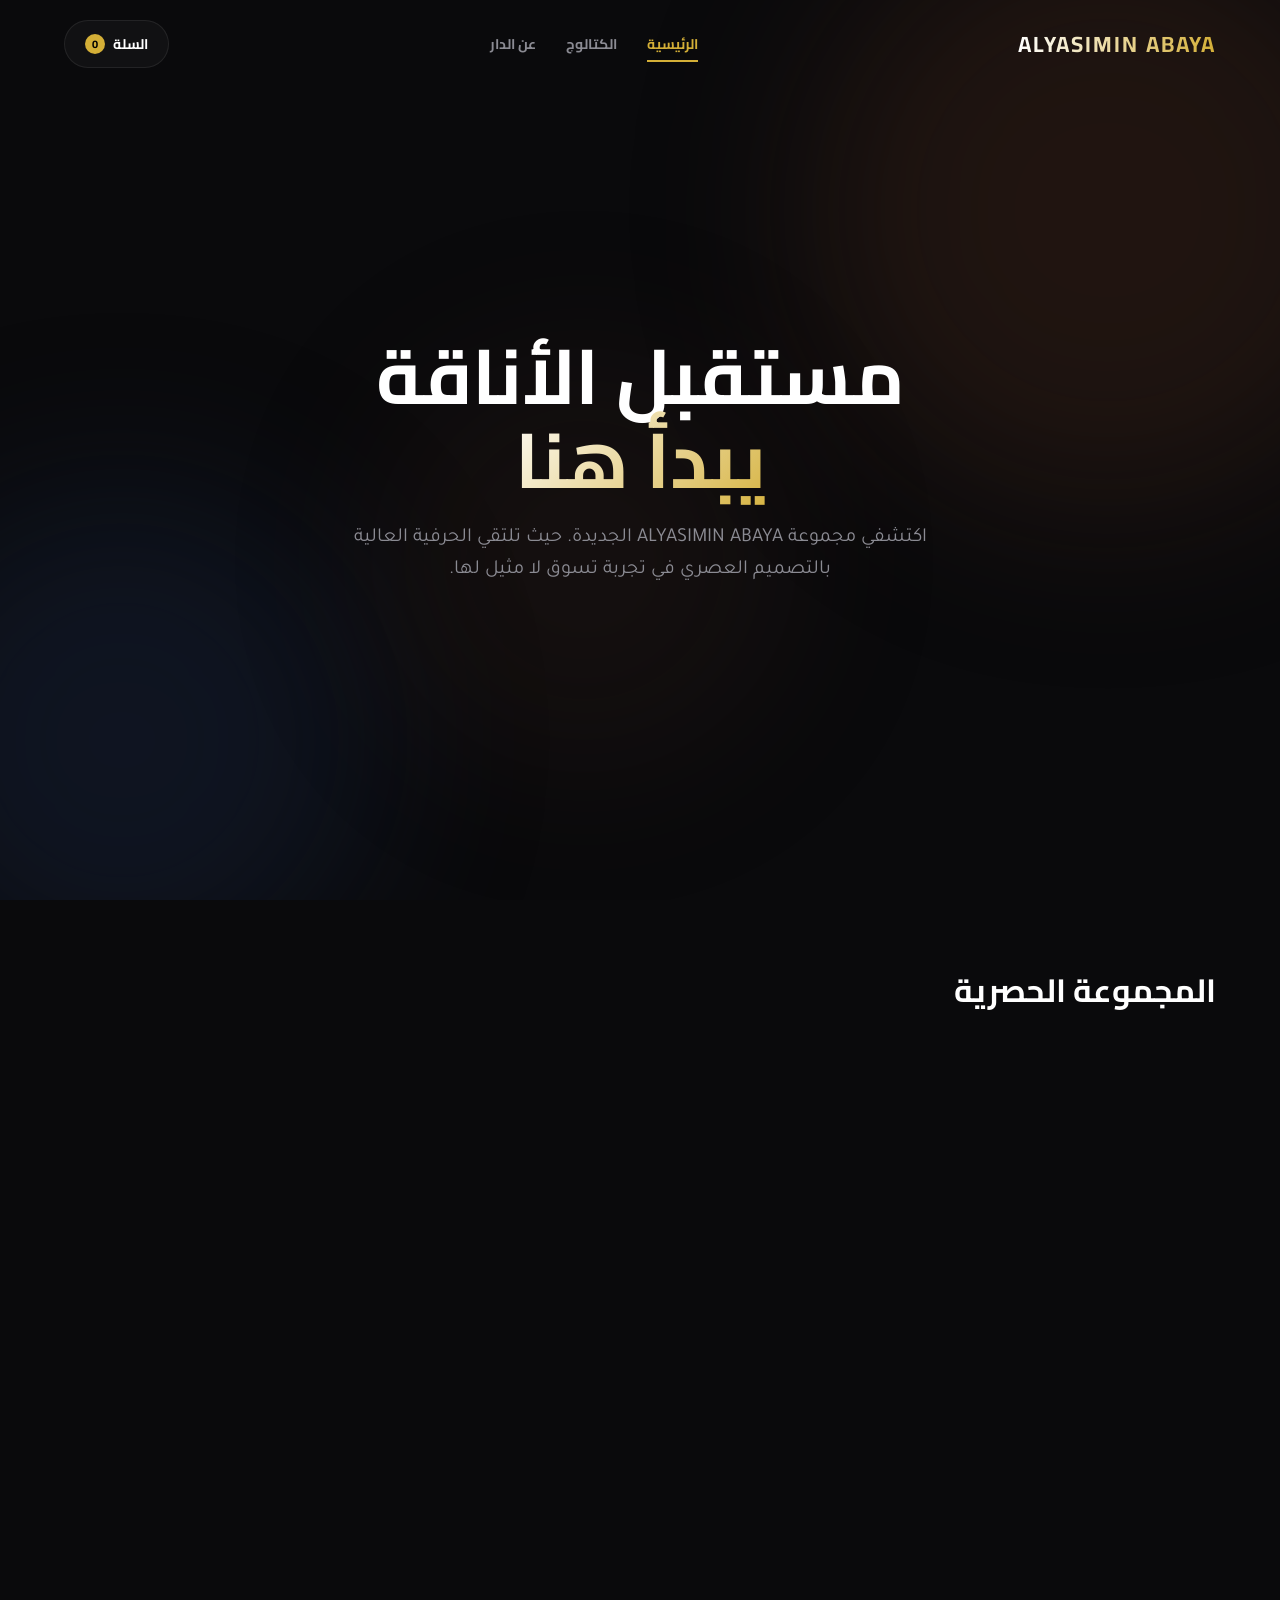
==== index.html @ b0fd1175 "Clean up comments and fix note field handling Removed commented Arabic text and adjusted the note fi" ====
<!doctype html>
<html lang="ar" dir="rtl">
<head>
<meta charset="utf-8">
<meta name="viewport" content="width=device-width,initial-scale=1">
<title>ALYASIMIN ABAYA | مستقبل الأناقة</title>
<link rel="preconnect" href="https://fonts.googleapis.com">
<link rel="preconnect" href="https://fonts.gstatic.com" crossorigin>
<link href="https://fonts.googleapis.com/css2?family=Cairo:wght@400;500;600;700;800&family=Tajawal:wght@400;500;700&display=swap" rel="stylesheet">
<style>
:root {
  --bg: #0a0a0c; --surface: rgba(255, 255, 255, 0.03); --surface-hover: rgba(255, 255, 255, 0.08);
  --border: rgba(255, 255, 255, 0.08); --text: #ffffff; --text-muted: #8b8b93;
  --gold: #d4af37; --gold-glow: rgba(212, 175, 55, 0.25); --accent: #e5c158;
  --blur: blur(20px); --u: min(calc(100vw / 1600), calc(100vh / 900));
}
* { box-sizing: border-box; margin: 0; padding: 0; }
body { font-family: 'Tajawal', sans-serif; background-color: var(--bg); color: var(--text); overflow-x: hidden; -webkit-font-smoothing: antialiased; }
button { font: inherit; color: inherit; background: none; border: 0; cursor: pointer; }
a { color: inherit; text-decoration: none; }
.wide { font-family: 'Cairo', sans-serif; font-weight: 700; }

/* ====== الخلفية الحية ====== */
.bg-canvas { position: fixed; inset: 0; z-index: -1; overflow: hidden; pointer-events: none; }
.orb { position: absolute; border-radius: 50%; filter: blur(90px); opacity: 0.35; will-change: transform; transition: transform 0.1s linear; }
.orb-1 { width: 600px; height: 600px; background: #4a2a1a; top: -10%; right: -10%; }
.orb-2 { width: 500px; height: 500px; background: #1a2a4a; bottom: -10%; left: -10%; }
.orb-3 { width: 400px; height: 400px; background: #5a3525; top: 40%; left: 30%; opacity: 0.15; }

/* ====== الهيدر ====== */
header {
  position: fixed; top: 0; left: 0; right: 0; z-index: 100;
  padding: 20px 5%; display: flex; justify-content: space-between; align-items: center;
  background: transparent; border-bottom: 1px solid transparent; transition: all 0.5s ease;
}
header.scrolled {
  background: rgba(10, 10, 12, 0.7); backdrop-filter: var(--blur); -webkit-backdrop-filter: var(--blur);
  border-bottom: 1px solid var(--border); padding: 15px 5%;
}
.brand { font-size: 22px; letter-spacing: 2px; background: linear-gradient(90deg, #fff, var(--gold)); -webkit-background-clip: text; -webkit-text-fill-color: transparent; transition: transform 0.3s; }
.brand:hover { transform: scale(1.05); }
.nav-links { display: flex; gap: 30px; font-size: 14px; color: var(--text-muted); }
.nav-links a { transition: color 0.3s; position: relative; cursor: pointer; }
.nav-links a:hover, .nav-links a.active { color: var(--gold); }
.nav-links a::after { content: ''; position: absolute; bottom: -5px; left: 0; width: 0; height: 2px; background: var(--gold); transition: width 0.3s; }
.nav-links a:hover::after, .nav-links a.active::after { width: 100%; }
.cart-btn { display: flex; align-items: center; gap: 8px; padding: 10px 20px; border-radius: 30px; background: var(--surface); border: 1px solid var(--border); transition: all 0.3s; font-size: 14px; }
.cart-btn:hover { background: var(--surface-hover); border-color: var(--gold); }
.cart-count { background: var(--gold); color: #000; font-weight: bold; border-radius: 50%; width: 20px; height: 20px; display: flex; align-items: center; justify-content: center; font-size: 11px; transition: transform 0.3s cubic-bezier(0.175, 0.885, 0.32, 1.275); }
.cart-count.pop { transform: scale(1.4); }

/* ====== القسم الرئيسي (Hero) ====== */
.hero { min-height: 100vh; display: flex; flex-direction: column; justify-content: center; align-items: center; text-align: center; padding: 120px 20px 60px; position: relative; }
.hero h1 { font-size: clamp(40px, 6vw, 80px); font-family: 'Cairo', sans-serif; line-height: 1.1; margin-bottom: 20px; animation: breathe 4s ease-in-out infinite alternate; }
.hero h1 span { background: linear-gradient(135deg, #fff 0%, var(--gold) 100%); -webkit-background-clip: text; -webkit-text-fill-color: transparent; }
.hero p { font-size: clamp(16px, 2vw, 20px); color: var(--text-muted); max-width: 600px; line-height: 1.6; margin-bottom: 40px; animation: fadeUp 1s ease-out 0.2s backwards; }

/* ====== الكتالوج ====== */
.products-section { padding: 60px 5% 120px; min-height: 100vh; }
.section-header { display: flex; justify-content: space-between; align-items: center; margin-bottom: 40px; flex-wrap: wrap; gap: 20px; }
.section-title { font-size: 32px; font-family: 'Cairo', sans-serif; }
.filters { display: flex; gap: 10px; flex-wrap: wrap; }
.filter-btn { padding: 8px 20px; border-radius: 30px; border: 1px solid var(--border); color: var(--text-muted); transition: all 0.3s; font-size: 14px; }
.filter-btn:hover, .filter-btn.active { background: var(--gold); color: #000; border-color: var(--gold); }

.grid { display: grid; grid-template-columns: repeat(auto-fill, minmax(280px, 1fr)); gap: 30px; }
.card { background: var(--surface); border: 1px solid var(--border); border-radius: 20px; padding: 20px; backdrop-filter: var(--blur); -webkit-backdrop-filter: var(--blur); transition: all 0.4s cubic-bezier(0.175, 0.885, 0.32, 1.275); position: relative; overflow: hidden; display: flex; flex-direction: column; cursor: pointer; opacity: 0; transform: translateY(30px); animation: fadeUpCard 0.6s ease-out forwards; }
.card:hover { transform: translateY(-10px) scale(1.02); border-color: rgba(212, 175, 55, 0.4); box-shadow: 0 20px 40px rgba(0,0,0,0.5), 0 0 20px var(--gold-glow); }
.card-img-wrap { width: 100%; aspect-ratio: 3/4; border-radius: 12px; overflow: hidden; background: #151518; position: relative; margin-bottom: 20px; }
.card-img-wrap img { width: 100%; height: 100%; object-fit: cover; transition: transform 0.6s ease; }
.card:hover .card-img-wrap img { transform: scale(1.1); }
.card-info { text-align: right; }
.card-info h3 { font-size: 18px; margin-bottom: 8px; font-weight: 600; }
.card-info .price { color: var(--gold); font-size: 16px; font-weight: 700; }
.add-btn { margin-top: 15px; width: 100%; padding: 12px; background: transparent; border: 1px solid var(--gold); color: var(--gold); border-radius: 10px; font-weight: 600; transition: all 0.3s; }
.card:hover .add-btn { background: var(--gold); color: #000; }

/* ====== النافذة المنبثقة (Quick View) ====== */
.modal-overlay { position: fixed; inset: 0; z-index: 1000; background: rgba(0,0,0,0.85); backdrop-filter: blur(10px); display: flex; align-items: center; justify-content: center; opacity: 0; pointer-events: none; transition: opacity 0.3s; }
.modal-overlay.open { opacity: 1; pointer-events: all; }
.modal-content { background: rgba(20, 20, 25, 0.95); border: 1px solid var(--border); border-radius: 24px; width: 90%; max-width: 900px; max-height: 90vh; display: flex; overflow: hidden; transform: scale(0.9) translateY(20px); transition: all 0.4s cubic-bezier(0.175, 0.885, 0.32, 1.275); }
.modal-overlay.open .modal-content { transform: scale(1) translateY(0); }
.modal-img { width: 50%; background: #111; position: relative; }
.modal-img img { width: 100%; height: 100%; object-fit: cover; }
.modal-details { width: 50%; padding: 40px; overflow-y: auto; }
.modal-details h2 { font-size: 28px; margin-bottom: 10px; }
.modal-details .price { color: var(--gold); font-size: 22px; margin-bottom: 20px; font-weight: 700; }
.size-label { font-size: 14px; color: var(--text-muted); margin-bottom: 10px; }
.sizes { display: flex; gap: 10px; margin-bottom: 30px; flex-wrap: wrap; }
.size-btn { width: 45px; height: 45px; border-radius: 50%; border: 1px solid var(--border); color: #fff; transition: all 0.2s; font-weight: 600; }
.size-btn.active, .size-btn:hover { border-color: var(--gold); color: var(--gold); background: rgba(212,175,55,0.1); }
.size-btn:disabled { opacity: 0.3; cursor: not-allowed; }
.checkout-btn { width: 100%; padding: 16px; border-radius: 12px; background: var(--gold); color: #000; font-weight: 700; font-size: 16px; transition: transform 0.2s; }
.checkout-btn:hover { transform: scale(1.02); }
.close-btn { position: absolute; top: 20px; left: 20px; font-size: 30px; color: #fff; cursor: pointer; z-index: 10; transition: transform 0.2s; }
.close-btn:hover { transform: rotate(90deg); }

/* ====== السلة ====== */
.cart-drawer { position: fixed; top: 0; left: 0; bottom: 0; width: 400px; background: rgba(15, 15, 20, 0.98); backdrop-filter: blur(20px); border-right: 1px solid var(--border); z-index: 1001; transform: translateX(-100%); transition: transform 0.4s cubic-bezier(0.16, 1, 0.3, 1); display: flex; flex-direction: column; }
.cart-drawer.open { transform: translateX(0); }
.cart-header { display: flex; justify-content: space-between; align-items: center; padding: 20px; border-bottom: 1px solid var(--border); }
.cart-body { flex: 1; overflow-y: auto; padding: 20px; }
.cart-item { display: flex; gap: 15px; margin-bottom: 20px; border-bottom: 1px solid var(--border); padding-bottom: 15px; animation: fadeIn 0.3s ease-out; }
.cart-item img { width: 80px; height: 100px; object-fit: cover; border-radius: 8px; }
.cart-item-info h4 { font-size: 16px; margin-bottom: 5px; }
.cart-item-info p { color: var(--text-muted); font-size: 14px; }
.cart-footer { padding: 20px; border-top: 1px solid var(--border); }
.total-row { display: flex; justify-content: space-between; font-size: 18px; font-weight: 700; margin-bottom: 20px; }
.checkout-form { display: none; }
.checkout-form.active { display: block; animation: fadeUp 0.3s ease-out; }
.form-group { margin-bottom: 15px; }
.form-group label { display: block; font-size: 12px; color: var(--text-muted); margin-bottom: 5px; }
.form-group input, .form-group textarea { width: 100%; padding: 12px; background: rgba(255,255,255,0.05); border: 1px solid var(--border); border-radius: 8px; color: #fff; font-family: 'Tajawal', sans-serif; transition: border 0.3s; }
.form-group input:focus, .form-group textarea:focus { outline: none; border-color: var(--gold); background: rgba(255,255,255,0.08); }

/* ====== إشعار ====== */
.toast { position: fixed; bottom: 30px; left: 50%; transform: translate(-50%, 20px); background: var(--gold); color: #000; padding: 12px 24px; border-radius: 30px; font-weight: 600; opacity: 0; pointer-events: none; transition: all 0.3s; z-index: 2000; }
.toast.visible { opacity: 1; transform: translate(-50%, 0); }

/* ====== الأنميشن ====== */
@keyframes breathe { 0% { transform: scale(1); } 100% { transform: scale(1.05); } }
@keyframes fadeUp { from { opacity: 0; transform: translateY(30px); } to { opacity: 1; transform: translateY(0); } }
@keyframes fadeUpCard { from { opacity: 0; transform: translateY(30px); } to { opacity: 1; transform: translateY(0); } }
@keyframes fadeIn { from { opacity: 0; } to { opacity: 1; } }

@media (max-width: 768px) {
  .nav-links { display: none; }
  .modal-content { flex-direction: column; max-height: 95vh; }
  .modal-img { width: 100%; height: 350px; }
  .modal-details { width: 100%; padding: 20px; }
  .cart-drawer { width: 100%; }
  .grid { grid-template-columns: repeat(2, 1fr); gap: 15px; }
  .card { padding: 10px; }
  .card-info h3 { font-size: 14px; }
  .card-info .price { font-size: 13px; }
  .add-btn { padding: 8px; font-size: 12px; }
}
</style>
</head>
<body>

<div class="bg-canvas">
  <div class="orb orb-1" id="orb1"></div>
  <div class="orb orb-2" id="orb2"></div>
  <div class="orb orb-3" id="orb3"></div>
</div>

<header id="header">
  <a href="#" class="brand wide">ALYASIMIN ABAYA</a>
  <nav class="nav-links wide">
    <a href="#" class="active">الرئيسية</a>
    <a href="#catalog">الكتالوج</a>
    <a href="#">عن الدار</a>
  </nav>
  <button class="cart-btn wide" id="open-cart">
    السلة <span class="cart-count" id="cart-count">0</span>
  </button>
</header>

<section class="hero">
  <h1 class="wide">مستقبل الأناقة<br><span>يبدأ هنا</span></h1>
  <p>اكتشفي مجموعة ALYASIMIN ABAYA الجديدة. حيث تلتقي الحرفية العالية بالتصميم العصري في تجربة تسوق لا مثيل لها.</p>
</section>

<section class="products-section" id="catalog">
  <div class="section-header">
    <h2 class="section-title wide">المجموعة الحصرية</h2>
    <div class="filters" id="filters">
      <!-- سيتم إضافة الأزرار هنا -->
    </div>
  </div>
  <div class="grid" id="products-grid"></div>
</section>

<div class="modal-overlay" id="quick-view">
  <div class="modal-content">
    <button class="close-btn" id="close-qv">×</button>
    <div class="modal-img"><img id="qv-img" src="" alt=""></div>
    <div class="modal-details">
      <h2 class="wide" id="qv-name"></h2>
      <div class="price" id="qv-price"></div>
      <p style="color: #aaa; margin-bottom: 20px; line-height: 1.6;" id="qv-desc"></p>
      <div class="size-label wide">اختاري المقاس</div>
      <div class="sizes" id="qv-sizes"></div>
      <button class="checkout-btn wide" id="qv-add-btn">أضيفي إلى السلة</button>
    </div>
  </div>
</div>

<div class="cart-drawer" id="cart-drawer">
  <div class="cart-header">
    <h2 class="wide" style="font-size:20px">سلة التسوق</h2>
    <button id="close-cart" style="font-size:24px">×</button>
  </div>
  <div class="cart-body" id="cart-body"></div>
  <div class="cart-footer">
    <div id="cart-summary">
      <div class="total-row wide"><span>الإجمالي</span><span id="cart-total">0 د.ل</span></div>
      <button class="checkout-btn wide" id="go-to-checkout">متابعة الطلب</button>
    </div>
    
    <form class="checkout-form" id="checkout-form">
      <div class="form-group"><label>الاسم الكامل *</label><input type="text" name="name" required></div>
      <div class="form-group"><label>رقم الهاتف *</label><input type="tel" name="phone" required></div>
      <div class="form-group"><label>المدينة *</label><input type="text" name="city" required></div>
      <div class="form-group"><label>العنوان بالتفصيل *</label><textarea name="address" rows="2" required></textarea></div>
      <div class="form-group"><label>ملاحظات (اختياري)</label><textarea name="note" rows="1"></textarea></div>
      <button type="submit" class="checkout-btn wide" id="submit-order">إرسال الطلب</button>
      <button type="button" id="back-to-cart" style="width:100%; margin-top:10px; background:transparent; color:#aaa">رجوع</button>
    </form>
  </div>
</div>

<div class="toast wide" id="toast"></div>

<script type="module">
import { initializeApp } from "https://www.gstatic.com/firebasejs/10.12.0/firebase-app.js";
import { getFirestore, collection, onSnapshot, doc, addDoc, serverTimestamp, getDoc } from "https://www.gstatic.com/firebasejs/10.12.0/firebase-firestore.js";

const firebaseConfig = {
  apiKey: "AIzaSyDOfbi23sVHpexkESPsmTlbuxbKcRgh2wo",
  authDomain: "ayya-25562.firebaseapp.com",
  projectId: "ayya-25562",
  storageBucket: "ayya-25562.firebasestorage.app",
  messagingSenderId: "317439048144",
  appId: "1:317439048144:web:d304d450842a09bc13e1d5",
  measurementId: "G-79VQJQX5YN"
};
const app = initializeApp(firebaseConfig);
const db = getFirestore(app);

const TG_TOKEN = '8930560233:AAGLXXXkt8hIkmH1ylrMKCMa4C5LZPh0Lus';
const TG_CHAT_ID = '8562530371';
const SIZES = ['S','M','L','XL'];

let PRODUCTS = [];
let FILTERED_PRODUCTS = [];
let CART = [];
let CURRENT_QV_PRODUCT = null;
let SELECTED_SIZE = null;
let CURRENT_CATEGORY = 'الكل';

const $ = id => document.getElementById(id);
const money = n => new Intl.NumberFormat('ar-LY',{style:'currency',currency:'LYD',maximumFractionDigits:0}).format(n) + ' د.ل';

try { CART = JSON.parse(localStorage.getItem('alyasimin-cart') || '[]'); } catch(e){}
function saveCart() {
  localStorage.setItem('alyasimin-cart', JSON.stringify(CART));
  updateCartUI();
  const countEl = $('cart-count');
  countEl.classList.add('pop');
  setTimeout(() => countEl.classList.remove('pop'), 300);
}

function showToast(msg) {
  const t = $('toast');
  t.textContent = msg;
  t.classList.add('visible');
  clearTimeout(t._timer);
  t._timer = setTimeout(()=>t.classList.remove('visible'), 3000);
}

window.addEventListener('scroll', () => {
  const header = $('header');
  if (window.scrollY > 50) header.classList.add('scrolled');
  else header.classList.remove('scrolled');
});

const orb1 = $('orb1'), orb2 = $('orb2'), orb3 = $('orb3');
document.addEventListener('mousemove', (e) => {
  const x = (e.clientX / window.innerWidth - 0.5) * 40;
  const y = (e.clientY / window.innerHeight - 0.5) * 40;
  orb1.style.transform = `translate(${x * 1.5}px, ${y * 1.5}px)`;
  orb2.style.transform = `translate(${-x * 1.2}px, ${-y * 1.2}px)`;
  orb3.style.transform = `translate(${x}px, ${-y}px)`;
});

function loadProducts() {
  onSnapshot(collection(db, 'products'), snap => {
    PRODUCTS = snap.docs.map(d => ({ id: d.id, ...d.data() })).sort((a,b)=>(a.order||0)-(b.order||0));
    renderFilters();
    filterProducts(CURRENT_CATEGORY);
    updateCartUI();
  });
}

function renderFilters() {
  const cats = ['الكل', ...new Set(PRODUCTS.map(p => p.category).filter(Boolean))];
  $('filters').innerHTML = cats.map(c => `
    <button class="filter-btn wide ${c === CURRENT_CATEGORY ? 'active' : ''}" data-cat="${c}">${c}</button>
  `).join('');

  $('filters').querySelectorAll('.filter-btn').forEach(btn => {
    btn.onclick = () => {
      $('filters').querySelectorAll('.filter-btn').forEach(b => b.classList.remove('active'));
      btn.classList.add('active');
      CURRENT_CATEGORY = btn.dataset.cat;
      filterProducts(CURRENT_CATEGORY);
    };
  });
}

function filterProducts(cat) {
  if (cat === 'الكل') FILTERED_PRODUCTS = PRODUCTS;
  else FILTERED_PRODUCTS = PRODUCTS.filter(p => p.category === cat);
  renderGrid();
}

function renderGrid() {
  const grid = $('products-grid');
  if (!FILTERED_PRODUCTS.length) {
    grid.innerHTML = '<div style="grid-column:1/-1;text-align:center;padding:50px;color:#888">لا توجد منتجات في هذا القسم.</div>';
    return;
  }

  grid.innerHTML = FILTERED_PRODUCTS.map((p, index) => {
    const hasImg = p.imageUrl && p.imageUrl.trim() !== '';
    const imgHTML = hasImg ? `<img src="${p.imageUrl}" alt="${p.name}" loading="lazy">` : `<div style="width:100%;height:100%;display:flex;align-items:center;justify-content:center;color:#555">بلا صورة</div>`;
    
    return `
      <div class="card" data-id="${p.id}" style="animation-delay: ${index * 0.05}s">
        <div class="card-img-wrap">${imgHTML}</div>
        <div class="card-info">
          <h3 class="wide">${p.name}</h3>
          <div class="price">${money(p.price)}</div>
          <button class="add-btn wide" data-add="${p.id}">إضافة سريعة</button>
        </div>
      </div>
    `;
  }).join('');

  grid.querySelectorAll('.card').forEach(card => {
    card.addEventListener('click', (e) => {
      if (e.target.closest('[data-add]')) {
        e.stopPropagation();
        quickAdd(e.target.closest('[data-add]').dataset.add);
        return;
      }
      openQuickView(card.dataset.id);
    });
  });
}

function openQuickView(id) {
  const p = PRODUCTS.find(x => x.id === id);
  if (!p) return;
  CURRENT_QV_PRODUCT = p;
  SELECTED_SIZE = null;

  $('qv-img').src = p.imageUrl || '';
  $('qv-name').textContent = p.name;
  $('qv-price').textContent = money(p.price);
  $('qv-desc').textContent = p.desc || 'قطعة مميزة من مجموعتنا الجديدة. صُممت لتبرز جمالك وتضيف لمسة من الفخامة لإطلالتك.';

  const sizesHTML = SIZES.map(s => {
    const stock = p.stock?.[s] || 0;
    return `<button class="size-btn wide" data-size="${s}" ${stock < 1 ? 'disabled' : ''}>${s}</button>`;
  }).join('');
  
  $('qv-sizes').innerHTML = sizesHTML;
  $('qv-sizes').querySelectorAll('.size-btn').forEach(btn => {
    btn.addEventListener('click', () => {
      $('qv-sizes').querySelectorAll('.size-btn').forEach(b => b.classList.remove('active'));
      btn.classList.add('active');
      SELECTED_SIZE = btn.dataset.size;
      $('qv-add-btn').disabled = false;
    });
  });

  $('qv-add-btn').disabled = true;
  $('qv-add-btn').textContent = 'أضيفي إلى السلة';
  $('quick-view').classList.add('open');
}

$('close-qv').onclick = () => $('quick-view').classList.remove('open');
$('quick-view').onclick = (e) => { if(e.target === $('quick-view')) $('quick-view').classList.remove('open'); };

$('qv-add-btn').onclick = () => {
  if (!CURRENT_QV_PRODUCT || !SELECTED_SIZE) return;
  addToCart(CURRENT_QV_PRODUCT.id, SELECTED_SIZE);
  $('quick-view').classList.remove('open');
};

function quickAdd(id) {
  const p = PRODUCTS.find(x => x.id === id);
  if (!p) return;
  const firstSize = SIZES.find(s => (p.stock?.[s] || 0) > 0);
  if (!firstSize) { showToast('نفد المخزون من هذه القطعة'); return; }
  addToCart(p.id, firstSize);
}

function addToCart(id, size) {
  const p = PRODUCTS.find(x => x.id === id);
  if (!p) return;
  const existing = CART.find(r => r.id === id && r.size === size);
  
  if (existing) {
    if (existing.qty + 1 > (p.stock?.[size] || 0)) { showToast('الكمية المطلوبة غير متوفرة'); return; }
    existing.qty++;
  } else {
    CART.push({ id, size, qty: 1 });
  }
  saveCart();
  showToast('تمت الإضافة إلى السلة');
  openCart();
}

function updateCartUI() {
  const count = CART.reduce((s, r) => s + r.qty, 0);
  $('cart-count').textContent = count;

  const body = $('cart-body');
  if (CART.length === 0) {
    body.innerHTML = '<div style="text-align:center;color:#888;margin-top:40px">سلتك فارغة</div>';
    $('cart-summary').style.display = 'none';
    return;
  }

  $('cart-summary').style.display = 'block';
  let total = 0;
  
  body.innerHTML = CART.map((row, i) => {
    const p = PRODUCTS.find(x => x.id === row.id) || { name: 'منتج محذوف', price: 0, imageUrl: '' };
    const lineTotal = p.price * row.qty;
    total += lineTotal;
    return `
      <div class="cart-item">
        <img src="${p.imageUrl || ''}" alt="">
        <div class="cart-item-info" style="flex:1">
          <h4 class="wide">${p.name}</h4>
          <p>مقاس: ${row.size} | ${money(p.price)}</p>
          <div style="display:flex; align-items:center; gap:10px; margin-top:10px">
            <button data-action="minus" data-i="${i}" style="border:1px solid #333; width:25px; height:25px; border-radius:5px">−</button>
            <span>${row.qty}</span>
            <button data-action="plus" data-i="${i}" style="border:1px solid #333; width:25px; height:25px; border-radius:5px">+</button>
          </div>
        </div>
        <div class="wide" style="font-size:14px">${money(lineTotal)}</div>
      </div>
    `;
  }).join('');

  $('cart-total').textContent = money(total);

  body.querySelectorAll('[data-action]').forEach(btn => {
    btn.onclick = () => {
      const i = Number(btn.dataset.i);
      const action = btn.dataset.action;
      if (action === 'plus') {
        const row = CART[i];
        const p = PRODUCTS.find(x => x.id === row.id);
        if (row.qty + 1 > (p?.stock?.[row.size] || 0)) { showToast('الكمية غير متوفرة'); return; }
        row.qty++;
      } else {
        CART[i].qty--;
        if (CART[i].qty < 1) CART.splice(i, 1);
      }
      saveCart();
    };
  });
}

$('open-cart').onclick = openCart;
$('close-cart').onclick = () => $('cart-drawer').classList.remove('open');

function openCart() {
  $('cart-drawer').classList.add('open');
  $('checkout-form').classList.remove('active');
  $('cart-summary').style.display = CART.length ? 'block' : 'none';
  updateCartUI();
}

$('go-to-checkout').onclick = () => {
  if (!CART.length) return;
  $('cart-summary').style.display = 'none';
  $('checkout-form').classList.add('active');
};

$('back-to-cart').onclick = () => {
  $('checkout-form').classList.remove('active');
  $('cart-summary').style.display = 'block';
};

$('checkout-form').onsubmit = async (e) => {
  e.preventDefault();
  const btn = $('submit-order');
  btn.disabled = true; btn.textContent = 'جارٍ التحقق...';

  const formData = new FormData(e.target);
  const customer = {
    name: formData.get('name'),
    phone: formData.get('phone'),
    city: formData.get('city'),
    address: formData.get('address'),
    note: formData.get('note') || ''
  };

  try {
    let total = 0;
    const orderItems = [];

    for (const row of CART) {
      const pSnap = await getDoc(doc(db, 'products', row.id));
      if (!pSnap.exists()) throw new Error('منتج غير موجود');
      const p = pSnap.data();
      const stock = p.stock?.[row.size] || 0;
      
      if (stock < row.qty) {
        throw new Error(`الكمية غير كافية لـ ${p.name} (مقاس ${row.size})`);
      }
      
      total += p.price * row.qty;
      orderItems.push({ id: row.id, name: p.name, size: row.size, qty: row.qty, price: p.price });
    }

    const orderData = {
      customer, items: orderItems, total, status: 'pending', createdAt: serverTimestamp()
    };
    
    await addDoc(collection(db, 'orders'), orderData);

    try {
      const msg = `🛍️ طلب جديد\n👤 ${customer.name}\n📞 ${customer.phone}\n📍 ${customer.city} - ${customer.address}\n📝 ${customer.note ? customer.note : 'لا يوجد'}\n💰 الإجمالي: ${money(total)}`;
      fetch(`https://api.telegram.org/bot${TG_TOKEN}/sendMessage`, {
        method: 'POST', headers: { 'Content-Type': 'application/json' },
        body: JSON.stringify({ chat_id: TG_CHAT_ID, text: msg })
      });
    } catch(_){}

    CART = [];
    saveCart();
    $('cart-drawer').classList.remove('open');
    showToast('تم استلام طلبك بنجاح! سنتواصل معك قريباً.');
    e.target.reset();
    
  } catch (err) {
    showToast(err.message);
  } finally {
    btn.disabled = false; btn.textContent = 'إرسال الطلب';
  }
};

loadProducts();
updateCartUI();
</script>
</body>
</html>
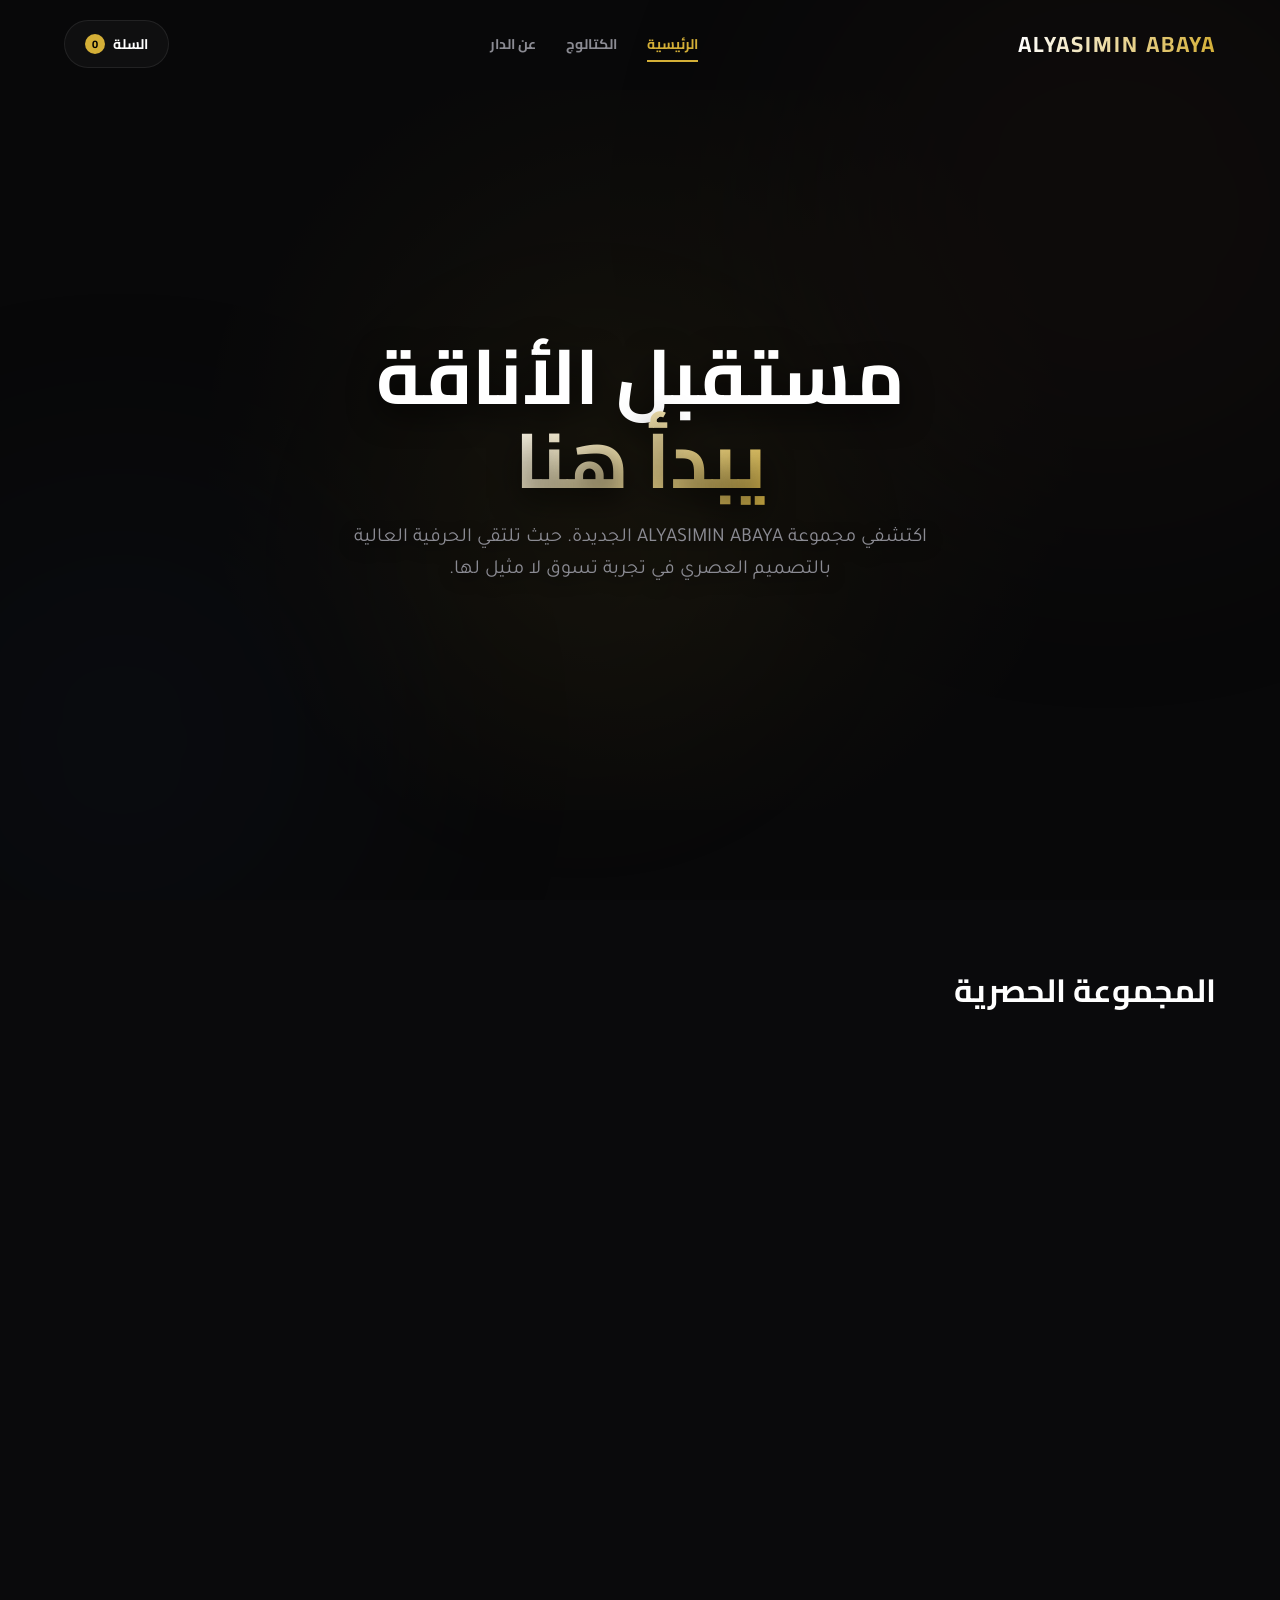
==== commit 22807b9b: "Update index.html" ====
--- a/index.html
+++ b/index.html
@@ -20,12 +20,38 @@
 a { color: inherit; text-decoration: none; }
 .wide { font-family: 'Cairo', sans-serif; font-weight: 700; }
 
-/* ====== الخلفية الحية ====== */
-.bg-canvas { position: fixed; inset: 0; z-index: -1; overflow: hidden; pointer-events: none; }
-.orb { position: absolute; border-radius: 50%; filter: blur(90px); opacity: 0.35; will-change: transform; transition: transform 0.1s linear; }
-.orb-1 { width: 600px; height: 600px; background: #4a2a1a; top: -10%; right: -10%; }
-.orb-2 { width: 500px; height: 500px; background: #1a2a4a; bottom: -10%; left: -10%; }
-.orb-3 { width: 400px; height: 400px; background: #5a3525; top: 40%; left: 30%; opacity: 0.15; }
+/* ====== الخلفية الفنية الجديدة ====== */
+.bg-canvas { 
+  position: fixed; 
+  inset: 0; 
+  z-index: -1; 
+  overflow: hidden; 
+  pointer-events: none; 
+  background-color: #050505;
+  /* صورة ظلال ناعمة لقماش داكن */
+  background-image: url('https://images.unsplash.com/photo-1618220179428-22790b461013?q=80&w=2000&auto=format&fit=crop'); 
+  background-size: cover;
+  background-position: center;
+  background-blend-mode: overlay;
+  opacity: 0.4;
+}
+
+/* إضاءة خافتة في المنتصف */
+.bg-light {
+  position: absolute;
+  top: 50%; left: 50%;
+  transform: translate(-50%, -50%);
+  width: 80vw; height: 80vh;
+  background: radial-gradient(circle, rgba(212,175,55,0.15) 0%, rgba(0,0,0,0) 70%);
+  z-index: 0;
+  pointer-events: none;
+}
+
+/* الكرات المضيئة (تتحرك مع الماوس) */
+.orb { position: absolute; border-radius: 50%; filter: blur(100px); opacity: 0.4; will-change: transform; transition: transform 0.1s linear; z-index: 1; }
+.orb-1 { width: 600px; height: 600px; background: #2a1a10; top: -10%; right: -10%; }
+.orb-2 { width: 500px; height: 500px; background: #101a2a; bottom: -10%; left: -10%; }
+.orb-3 { width: 400px; height: 400px; background: #d4af37; top: 40%; left: 30%; opacity: 0.05; }
 
 /* ====== الهيدر ====== */
 header {
@@ -34,7 +60,7 @@
   background: transparent; border-bottom: 1px solid transparent; transition: all 0.5s ease;
 }
 header.scrolled {
-  background: rgba(10, 10, 12, 0.7); backdrop-filter: var(--blur); -webkit-backdrop-filter: var(--blur);
+  background: rgba(10, 10, 12, 0.85); backdrop-filter: var(--blur); -webkit-backdrop-filter: var(--blur);
   border-bottom: 1px solid var(--border); padding: 15px 5%;
 }
 .brand { font-size: 22px; letter-spacing: 2px; background: linear-gradient(90deg, #fff, var(--gold)); -webkit-background-clip: text; -webkit-text-fill-color: transparent; transition: transform 0.3s; }
@@ -50,17 +76,17 @@
 .cart-count.pop { transform: scale(1.4); }
 
 /* ====== القسم الرئيسي (Hero) ====== */
-.hero { min-height: 100vh; display: flex; flex-direction: column; justify-content: center; align-items: center; text-align: center; padding: 120px 20px 60px; position: relative; }
-.hero h1 { font-size: clamp(40px, 6vw, 80px); font-family: 'Cairo', sans-serif; line-height: 1.1; margin-bottom: 20px; animation: breathe 4s ease-in-out infinite alternate; }
+.hero { min-height: 100vh; display: flex; flex-direction: column; justify-content: center; align-items: center; text-align: center; padding: 120px 20px 60px; position: relative; z-index: 2; }
+.hero h1 { font-size: clamp(40px, 6vw, 80px); font-family: 'Cairo', sans-serif; line-height: 1.1; margin-bottom: 20px; animation: breathe 4s ease-in-out infinite alternate; text-shadow: 0 10px 30px rgba(0,0,0,0.8); }
 .hero h1 span { background: linear-gradient(135deg, #fff 0%, var(--gold) 100%); -webkit-background-clip: text; -webkit-text-fill-color: transparent; }
-.hero p { font-size: clamp(16px, 2vw, 20px); color: var(--text-muted); max-width: 600px; line-height: 1.6; margin-bottom: 40px; animation: fadeUp 1s ease-out 0.2s backwards; }
+.hero p { font-size: clamp(16px, 2vw, 20px); color: var(--text-muted); max-width: 600px; line-height: 1.6; margin-bottom: 40px; animation: fadeUp 1s ease-out 0.2s backwards; text-shadow: 0 5px 15px rgba(0,0,0,0.8); }
 
 /* ====== الكتالوج ====== */
-.products-section { padding: 60px 5% 120px; min-height: 100vh; }
+.products-section { padding: 60px 5% 120px; min-height: 100vh; position: relative; z-index: 2; }
 .section-header { display: flex; justify-content: space-between; align-items: center; margin-bottom: 40px; flex-wrap: wrap; gap: 20px; }
 .section-title { font-size: 32px; font-family: 'Cairo', sans-serif; }
 .filters { display: flex; gap: 10px; flex-wrap: wrap; }
-.filter-btn { padding: 8px 20px; border-radius: 30px; border: 1px solid var(--border); color: var(--text-muted); transition: all 0.3s; font-size: 14px; }
+.filter-btn { padding: 8px 20px; border-radius: 30px; border: 1px solid var(--border); color: var(--text-muted); transition: all 0.3s; font-size: 14px; background: rgba(10,10,10,0.5); backdrop-filter: blur(5px); }
 .filter-btn:hover, .filter-btn.active { background: var(--gold); color: #000; border-color: var(--gold); }
 
 .grid { display: grid; grid-template-columns: repeat(auto-fill, minmax(280px, 1fr)); gap: 30px; }
@@ -139,7 +165,9 @@
 </head>
 <body>
 
+<!-- الخلفية الجديدة -->
 <div class="bg-canvas">
+  <div class="bg-light"></div>
   <div class="orb orb-1" id="orb1"></div>
   <div class="orb orb-2" id="orb2"></div>
   <div class="orb orb-3" id="orb3"></div>
@@ -165,9 +193,7 @@
 <section class="products-section" id="catalog">
   <div class="section-header">
     <h2 class="section-title wide">المجموعة الحصرية</h2>
-    <div class="filters" id="filters">
-      <!-- سيتم إضافة الأزرار هنا -->
-    </div>
+    <div class="filters" id="filters"></div>
   </div>
   <div class="grid" id="products-grid"></div>
 </section>
@@ -198,7 +224,6 @@
       <div class="total-row wide"><span>الإجمالي</span><span id="cart-total">0 د.ل</span></div>
       <button class="checkout-btn wide" id="go-to-checkout">متابعة الطلب</button>
     </div>
-    
     <form class="checkout-form" id="checkout-form">
       <div class="form-group"><label>الاسم الكامل *</label><input type="text" name="name" required></div>
       <div class="form-group"><label>رقم الهاتف *</label><input type="tel" name="phone" required></div>
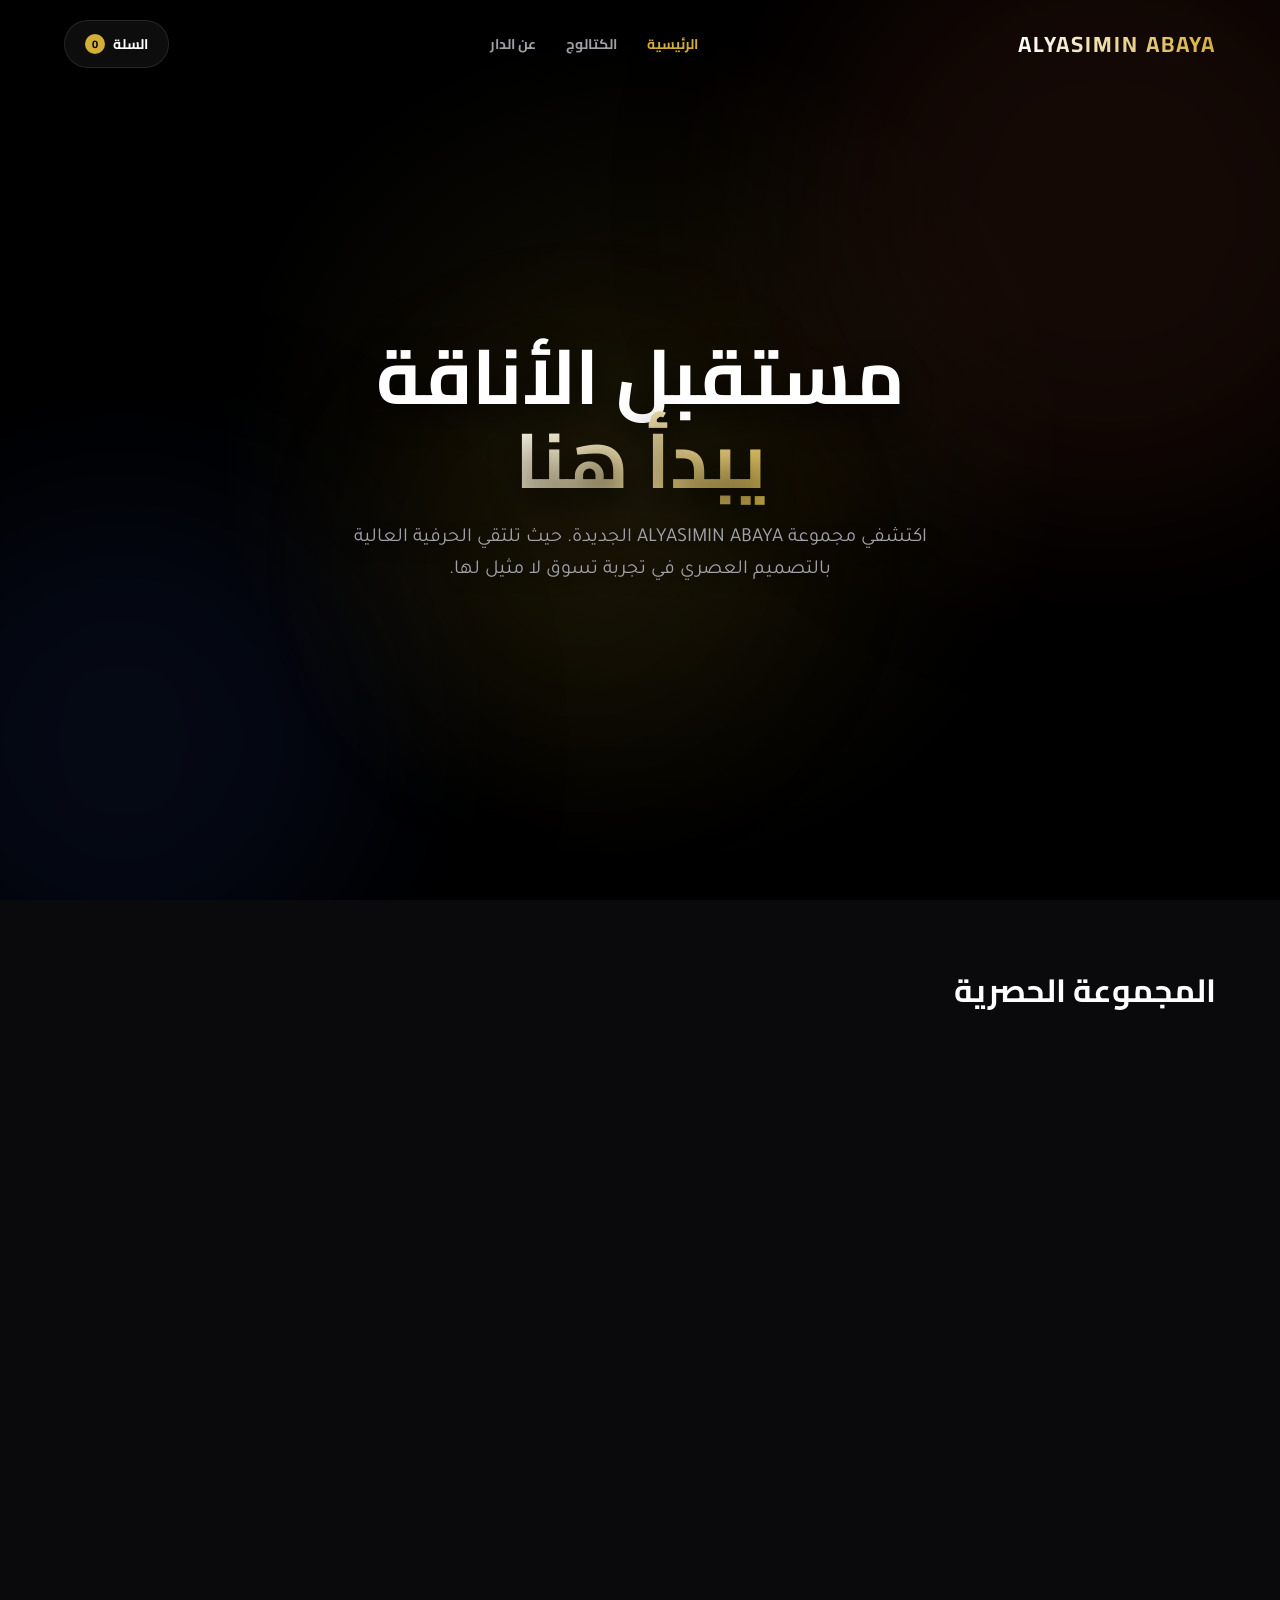
==== commit 45e0c469: "Update index.html" ====
--- a/index.html
+++ b/index.html
@@ -9,8 +9,8 @@
 <link href="https://fonts.googleapis.com/css2?family=Cairo:wght@400;500;600;700;800&family=Tajawal:wght@400;500;700&display=swap" rel="stylesheet">
 <style>
 :root {
-  --bg: #0a0a0c; --surface: rgba(255, 255, 255, 0.03); --surface-hover: rgba(255, 255, 255, 0.08);
-  --border: rgba(255, 255, 255, 0.08); --text: #ffffff; --text-muted: #8b8b93;
+  --bg: #0a0a0c; --surface: rgba(255, 255, 255, 0.05); --surface-hover: rgba(255, 255, 255, 0.1);
+  --border: rgba(255, 255, 255, 0.1); --text: #ffffff; --text-muted: #a0a0a8;
   --gold: #d4af37; --gold-glow: rgba(212, 175, 55, 0.25); --accent: #e5c158;
   --blur: blur(20px); --u: min(calc(100vw / 1600), calc(100vh / 900));
 }
@@ -20,37 +20,27 @@
 a { color: inherit; text-decoration: none; }
 .wide { font-family: 'Cairo', sans-serif; font-weight: 700; }
 
-/* ====== الخلفية الفنية الجديدة ====== */
+/* ====== الخلفية الجديدة (أوضح وأكثر فخامة) ====== */
 .bg-canvas { 
-  position: fixed; 
-  inset: 0; 
-  z-index: -1; 
-  overflow: hidden; 
-  pointer-events: none; 
+  position: fixed; inset: 0; z-index: -1; overflow: hidden; pointer-events: none; 
   background-color: #050505;
-  /* صورة ظلال ناعمة لقماش داكن */
-  background-image: url('https://images.unsplash.com/photo-1618220179428-22790b461013?q=80&w=2000&auto=format&fit=crop'); 
+  background-image: 
+    radial-gradient(circle at center, rgba(30, 20, 15, 0.8) 0%, rgba(10, 10, 12, 1) 100%),
+    url('https://images.unsplash.com/photo-1618220179428-22790b461013?q=80&w=2000&auto=format&fit=crop'); 
   background-size: cover;
   background-position: center;
   background-blend-mode: overlay;
-  opacity: 0.4;
-}
-
-/* إضاءة خافتة في المنتصف */
+  opacity: 0.95; /* رفعنا الشفافية لتبدو الخلفية واضحة */
+}
 .bg-light {
-  position: absolute;
-  top: 50%; left: 50%;
-  transform: translate(-50%, -50%);
-  width: 80vw; height: 80vh;
-  background: radial-gradient(circle, rgba(212,175,55,0.15) 0%, rgba(0,0,0,0) 70%);
-  z-index: 0;
-  pointer-events: none;
-}
-
-/* الكرات المضيئة (تتحرك مع الماوس) */
+  position: absolute; top: 50%; left: 50%; transform: translate(-50%, -50%);
+  width: 90vw; height: 90vh;
+  background: radial-gradient(circle, rgba(212,175,55,0.1) 0%, rgba(0,0,0,0) 60%);
+  z-index: 0; pointer-events: none;
+}
 .orb { position: absolute; border-radius: 50%; filter: blur(100px); opacity: 0.4; will-change: transform; transition: transform 0.1s linear; z-index: 1; }
-.orb-1 { width: 600px; height: 600px; background: #2a1a10; top: -10%; right: -10%; }
-.orb-2 { width: 500px; height: 500px; background: #101a2a; bottom: -10%; left: -10%; }
+.orb-1 { width: 600px; height: 600px; background: #3a1a10; top: -10%; right: -10%; }
+.orb-2 { width: 500px; height: 500px; background: #101a3a; bottom: -10%; left: -10%; }
 .orb-3 { width: 400px; height: 400px; background: #d4af37; top: 40%; left: 30%; opacity: 0.05; }
 
 /* ====== الهيدر ====== */
@@ -60,7 +50,7 @@
   background: transparent; border-bottom: 1px solid transparent; transition: all 0.5s ease;
 }
 header.scrolled {
-  background: rgba(10, 10, 12, 0.85); backdrop-filter: var(--blur); -webkit-backdrop-filter: var(--blur);
+  background: rgba(10, 10, 12, 0.9); backdrop-filter: var(--blur); -webkit-backdrop-filter: var(--blur);
   border-bottom: 1px solid var(--border); padding: 15px 5%;
 }
 .brand { font-size: 22px; letter-spacing: 2px; background: linear-gradient(90deg, #fff, var(--gold)); -webkit-background-clip: text; -webkit-text-fill-color: transparent; transition: transform 0.3s; }
@@ -68,14 +58,12 @@
 .nav-links { display: flex; gap: 30px; font-size: 14px; color: var(--text-muted); }
 .nav-links a { transition: color 0.3s; position: relative; cursor: pointer; }
 .nav-links a:hover, .nav-links a.active { color: var(--gold); }
-.nav-links a::after { content: ''; position: absolute; bottom: -5px; left: 0; width: 0; height: 2px; background: var(--gold); transition: width 0.3s; }
-.nav-links a:hover::after, .nav-links a.active::after { width: 100%; }
 .cart-btn { display: flex; align-items: center; gap: 8px; padding: 10px 20px; border-radius: 30px; background: var(--surface); border: 1px solid var(--border); transition: all 0.3s; font-size: 14px; }
 .cart-btn:hover { background: var(--surface-hover); border-color: var(--gold); }
-.cart-count { background: var(--gold); color: #000; font-weight: bold; border-radius: 50%; width: 20px; height: 20px; display: flex; align-items: center; justify-content: center; font-size: 11px; transition: transform 0.3s cubic-bezier(0.175, 0.885, 0.32, 1.275); }
+.cart-count { background: var(--gold); color: #000; font-weight: bold; border-radius: 50%; width: 20px; height: 20px; display: flex; align-items: center; justify-content: center; font-size: 11px; transition: transform 0.3s; }
 .cart-count.pop { transform: scale(1.4); }
 
-/* ====== القسم الرئيسي (Hero) ====== */
+/* ====== القسم الرئيسي ====== */
 .hero { min-height: 100vh; display: flex; flex-direction: column; justify-content: center; align-items: center; text-align: center; padding: 120px 20px 60px; position: relative; z-index: 2; }
 .hero h1 { font-size: clamp(40px, 6vw, 80px); font-family: 'Cairo', sans-serif; line-height: 1.1; margin-bottom: 20px; animation: breathe 4s ease-in-out infinite alternate; text-shadow: 0 10px 30px rgba(0,0,0,0.8); }
 .hero h1 span { background: linear-gradient(135deg, #fff 0%, var(--gold) 100%); -webkit-background-clip: text; -webkit-text-fill-color: transparent; }
@@ -86,11 +74,11 @@
 .section-header { display: flex; justify-content: space-between; align-items: center; margin-bottom: 40px; flex-wrap: wrap; gap: 20px; }
 .section-title { font-size: 32px; font-family: 'Cairo', sans-serif; }
 .filters { display: flex; gap: 10px; flex-wrap: wrap; }
-.filter-btn { padding: 8px 20px; border-radius: 30px; border: 1px solid var(--border); color: var(--text-muted); transition: all 0.3s; font-size: 14px; background: rgba(10,10,10,0.5); backdrop-filter: blur(5px); }
+.filter-btn { padding: 8px 20px; border-radius: 30px; border: 1px solid var(--border); color: var(--text-muted); transition: all 0.3s; font-size: 14px; background: rgba(10,10,10,0.6); }
 .filter-btn:hover, .filter-btn.active { background: var(--gold); color: #000; border-color: var(--gold); }
 
 .grid { display: grid; grid-template-columns: repeat(auto-fill, minmax(280px, 1fr)); gap: 30px; }
-.card { background: var(--surface); border: 1px solid var(--border); border-radius: 20px; padding: 20px; backdrop-filter: var(--blur); -webkit-backdrop-filter: var(--blur); transition: all 0.4s cubic-bezier(0.175, 0.885, 0.32, 1.275); position: relative; overflow: hidden; display: flex; flex-direction: column; cursor: pointer; opacity: 0; transform: translateY(30px); animation: fadeUpCard 0.6s ease-out forwards; }
+.card { background: var(--surface); border: 1px solid var(--border); border-radius: 20px; padding: 20px; backdrop-filter: var(--blur); transition: all 0.4s cubic-bezier(0.175, 0.885, 0.32, 1.275); position: relative; overflow: hidden; display: flex; flex-direction: column; cursor: pointer; opacity: 0; transform: translateY(30px); animation: fadeUpCard 0.6s ease-out forwards; }
 .card:hover { transform: translateY(-10px) scale(1.02); border-color: rgba(212, 175, 55, 0.4); box-shadow: 0 20px 40px rgba(0,0,0,0.5), 0 0 20px var(--gold-glow); }
 .card-img-wrap { width: 100%; aspect-ratio: 3/4; border-radius: 12px; overflow: hidden; background: #151518; position: relative; margin-bottom: 20px; }
 .card-img-wrap img { width: 100%; height: 100%; object-fit: cover; transition: transform 0.6s ease; }
@@ -101,32 +89,37 @@
 .add-btn { margin-top: 15px; width: 100%; padding: 12px; background: transparent; border: 1px solid var(--gold); color: var(--gold); border-radius: 10px; font-weight: 600; transition: all 0.3s; }
 .card:hover .add-btn { background: var(--gold); color: #000; }
 
-/* ====== النافذة المنبثقة (Quick View) ====== */
-.modal-overlay { position: fixed; inset: 0; z-index: 1000; background: rgba(0,0,0,0.85); backdrop-filter: blur(10px); display: flex; align-items: center; justify-content: center; opacity: 0; pointer-events: none; transition: opacity 0.3s; }
+/* ====== نافذة المنتج ====== */
+.modal-overlay { position: fixed; inset: 0; z-index: 1000; background: rgba(0,0,0,0.9); backdrop-filter: blur(10px); display: flex; align-items: center; justify-content: center; opacity: 0; pointer-events: none; transition: opacity 0.3s; }
 .modal-overlay.open { opacity: 1; pointer-events: all; }
-.modal-content { background: rgba(20, 20, 25, 0.95); border: 1px solid var(--border); border-radius: 24px; width: 90%; max-width: 900px; max-height: 90vh; display: flex; overflow: hidden; transform: scale(0.9) translateY(20px); transition: all 0.4s cubic-bezier(0.175, 0.885, 0.32, 1.275); }
+.modal-content { background: rgba(20, 20, 25, 0.95); border: 1px solid var(--border); border-radius: 24px; width: 90%; max-width: 900px; max-height: 90vh; display: flex; overflow: hidden; transform: scale(0.9) translateY(20px); transition: all 0.4s; }
 .modal-overlay.open .modal-content { transform: scale(1) translateY(0); }
-.modal-img { width: 50%; background: #111; position: relative; }
-.modal-img img { width: 100%; height: 100%; object-fit: cover; }
+.modal-img { width: 50%; background: #111; position: relative; display: flex; flex-direction: column; }
+.modal-main-img { flex: 1; width: 100%; height: 100%; object-fit: cover; }
+.modal-thumbs { display: flex; gap: 5px; padding: 10px; background: #000; overflow-x: auto; }
+.modal-thumbs img { width: 60px; height: 60px; object-fit: cover; border-radius: 5px; cursor: pointer; opacity: 0.6; transition: 0.2s; border: 1px solid transparent; }
+.modal-thumbs img:hover, .modal-thumbs img.active { opacity: 1; border-color: var(--gold); }
+
 .modal-details { width: 50%; padding: 40px; overflow-y: auto; }
 .modal-details h2 { font-size: 28px; margin-bottom: 10px; }
 .modal-details .price { color: var(--gold); font-size: 22px; margin-bottom: 20px; font-weight: 700; }
 .size-label { font-size: 14px; color: var(--text-muted); margin-bottom: 10px; }
 .sizes { display: flex; gap: 10px; margin-bottom: 30px; flex-wrap: wrap; }
 .size-btn { width: 45px; height: 45px; border-radius: 50%; border: 1px solid var(--border); color: #fff; transition: all 0.2s; font-weight: 600; }
-.size-btn.active, .size-btn:hover { border-color: var(--gold); color: var(--gold); background: rgba(212,175,55,0.1); }
-.size-btn:disabled { opacity: 0.3; cursor: not-allowed; }
+.size-btn.active, .size-btn:hover:not(:disabled) { border-color: var(--gold); color: var(--gold); background: rgba(212,175,55,0.1); }
+/* تنسيق المقاس المنتهي */
+.size-btn:disabled { opacity: 0.3; cursor: not-allowed; text-decoration: line-through; background: rgba(255,255,255,0.05); border-style: dashed; }
+
 .checkout-btn { width: 100%; padding: 16px; border-radius: 12px; background: var(--gold); color: #000; font-weight: 700; font-size: 16px; transition: transform 0.2s; }
 .checkout-btn:hover { transform: scale(1.02); }
-.close-btn { position: absolute; top: 20px; left: 20px; font-size: 30px; color: #fff; cursor: pointer; z-index: 10; transition: transform 0.2s; }
-.close-btn:hover { transform: rotate(90deg); }
+.close-btn { position: absolute; top: 20px; left: 20px; font-size: 30px; color: #fff; cursor: pointer; z-index: 10; }
 
 /* ====== السلة ====== */
-.cart-drawer { position: fixed; top: 0; left: 0; bottom: 0; width: 400px; background: rgba(15, 15, 20, 0.98); backdrop-filter: blur(20px); border-right: 1px solid var(--border); z-index: 1001; transform: translateX(-100%); transition: transform 0.4s cubic-bezier(0.16, 1, 0.3, 1); display: flex; flex-direction: column; }
+.cart-drawer { position: fixed; top: 0; left: 0; bottom: 0; width: 400px; background: rgba(15, 15, 20, 0.98); backdrop-filter: blur(20px); border-right: 1px solid var(--border); z-index: 1001; transform: translateX(-100%); transition: transform 0.4s; display: flex; flex-direction: column; }
 .cart-drawer.open { transform: translateX(0); }
 .cart-header { display: flex; justify-content: space-between; align-items: center; padding: 20px; border-bottom: 1px solid var(--border); }
 .cart-body { flex: 1; overflow-y: auto; padding: 20px; }
-.cart-item { display: flex; gap: 15px; margin-bottom: 20px; border-bottom: 1px solid var(--border); padding-bottom: 15px; animation: fadeIn 0.3s ease-out; }
+.cart-item { display: flex; gap: 15px; margin-bottom: 20px; border-bottom: 1px solid var(--border); padding-bottom: 15px; }
 .cart-item img { width: 80px; height: 100px; object-fit: cover; border-radius: 8px; }
 .cart-item-info h4 { font-size: 16px; margin-bottom: 5px; }
 .cart-item-info p { color: var(--text-muted); font-size: 14px; }
@@ -136,18 +129,15 @@
 .checkout-form.active { display: block; animation: fadeUp 0.3s ease-out; }
 .form-group { margin-bottom: 15px; }
 .form-group label { display: block; font-size: 12px; color: var(--text-muted); margin-bottom: 5px; }
-.form-group input, .form-group textarea { width: 100%; padding: 12px; background: rgba(255,255,255,0.05); border: 1px solid var(--border); border-radius: 8px; color: #fff; font-family: 'Tajawal', sans-serif; transition: border 0.3s; }
-.form-group input:focus, .form-group textarea:focus { outline: none; border-color: var(--gold); background: rgba(255,255,255,0.08); }
-
-/* ====== إشعار ====== */
+.form-group input, .form-group textarea { width: 100%; padding: 12px; background: rgba(255,255,255,0.05); border: 1px solid var(--border); border-radius: 8px; color: #fff; font-family: 'Tajawal', sans-serif; }
+.form-group input:focus, .form-group textarea:focus { outline: none; border-color: var(--gold); }
+
 .toast { position: fixed; bottom: 30px; left: 50%; transform: translate(-50%, 20px); background: var(--gold); color: #000; padding: 12px 24px; border-radius: 30px; font-weight: 600; opacity: 0; pointer-events: none; transition: all 0.3s; z-index: 2000; }
 .toast.visible { opacity: 1; transform: translate(-50%, 0); }
 
-/* ====== الأنميشن ====== */
 @keyframes breathe { 0% { transform: scale(1); } 100% { transform: scale(1.05); } }
 @keyframes fadeUp { from { opacity: 0; transform: translateY(30px); } to { opacity: 1; transform: translateY(0); } }
 @keyframes fadeUpCard { from { opacity: 0; transform: translateY(30px); } to { opacity: 1; transform: translateY(0); } }
-@keyframes fadeIn { from { opacity: 0; } to { opacity: 1; } }
 
 @media (max-width: 768px) {
   .nav-links { display: none; }
@@ -156,16 +146,11 @@
   .modal-details { width: 100%; padding: 20px; }
   .cart-drawer { width: 100%; }
   .grid { grid-template-columns: repeat(2, 1fr); gap: 15px; }
-  .card { padding: 10px; }
-  .card-info h3 { font-size: 14px; }
-  .card-info .price { font-size: 13px; }
-  .add-btn { padding: 8px; font-size: 12px; }
 }
 </style>
 </head>
 <body>
 
-<!-- الخلفية الجديدة -->
 <div class="bg-canvas">
   <div class="bg-light"></div>
   <div class="orb orb-1" id="orb1"></div>
@@ -198,10 +183,14 @@
   <div class="grid" id="products-grid"></div>
 </section>
 
+<!-- نافذة المنتج -->
 <div class="modal-overlay" id="quick-view">
   <div class="modal-content">
     <button class="close-btn" id="close-qv">×</button>
-    <div class="modal-img"><img id="qv-img" src="" alt=""></div>
+    <div class="modal-img">
+      <img id="qv-main-img" class="modal-main-img" src="" alt="">
+      <div class="modal-thumbs" id="qv-thumbs"></div>
+    </div>
     <div class="modal-details">
       <h2 class="wide" id="qv-name"></h2>
       <div class="price" id="qv-price"></div>
@@ -213,6 +202,7 @@
   </div>
 </div>
 
+<!-- السلة -->
 <div class="cart-drawer" id="cart-drawer">
   <div class="cart-header">
     <h2 class="wide" style="font-size:20px">سلة التسوق</h2>
@@ -248,8 +238,7 @@
   projectId: "ayya-25562",
   storageBucket: "ayya-25562.firebasestorage.app",
   messagingSenderId: "317439048144",
-  appId: "1:317439048144:web:d304d450842a09bc13e1d5",
-  measurementId: "G-79VQJQX5YN"
+  appId: "1:317439048144:web:d304d450842a09bc13e1d5"
 };
 const app = initializeApp(firebaseConfig);
 const db = getFirestore(app);
@@ -269,26 +258,12 @@
 const money = n => new Intl.NumberFormat('ar-LY',{style:'currency',currency:'LYD',maximumFractionDigits:0}).format(n) + ' د.ل';
 
 try { CART = JSON.parse(localStorage.getItem('alyasimin-cart') || '[]'); } catch(e){}
-function saveCart() {
-  localStorage.setItem('alyasimin-cart', JSON.stringify(CART));
-  updateCartUI();
-  const countEl = $('cart-count');
-  countEl.classList.add('pop');
-  setTimeout(() => countEl.classList.remove('pop'), 300);
-}
-
-function showToast(msg) {
-  const t = $('toast');
-  t.textContent = msg;
-  t.classList.add('visible');
-  clearTimeout(t._timer);
-  t._timer = setTimeout(()=>t.classList.remove('visible'), 3000);
-}
+function saveCart() { localStorage.setItem('alyasimin-cart', JSON.stringify(CART)); updateCartUI(); const c = $('cart-count'); c.classList.add('pop'); setTimeout(()=>c.classList.remove('pop'),300); }
+function showToast(msg) { const t = $('toast'); t.textContent = msg; t.classList.add('visible'); clearTimeout(t._timer); t._timer = setTimeout(()=>t.classList.remove('visible'), 3000); }
 
 window.addEventListener('scroll', () => {
-  const header = $('header');
-  if (window.scrollY > 50) header.classList.add('scrolled');
-  else header.classList.remove('scrolled');
+  const h = $('header');
+  if (window.scrollY > 50) h.classList.add('scrolled'); else h.classList.remove('scrolled');
 });
 
 const orb1 = $('orb1'), orb2 = $('orb2'), orb3 = $('orb3');
@@ -302,7 +277,14 @@
 
 function loadProducts() {
   onSnapshot(collection(db, 'products'), snap => {
-    PRODUCTS = snap.docs.map(d => ({ id: d.id, ...d.data() })).sort((a,b)=>(a.order||0)-(b.order||0));
+    PRODUCTS = snap.docs.map(d => {
+      let imgs = [];
+      if (d.data().imageUrl) imgs.push(d.data().imageUrl);
+      for(let i=1; i<=5; i++) {
+        if (d.data()['imageUrl'+i]) imgs.push(d.data()['imageUrl'+i]);
+      }
+      return { id: d.id, ...d.data(), allImages: imgs };
+    }).sort((a,b)=>(a.order||0)-(b.order||0));
     renderFilters();
     filterProducts(CURRENT_CATEGORY);
     updateCartUI();
@@ -311,10 +293,7 @@
 
 function renderFilters() {
   const cats = ['الكل', ...new Set(PRODUCTS.map(p => p.category).filter(Boolean))];
-  $('filters').innerHTML = cats.map(c => `
-    <button class="filter-btn wide ${c === CURRENT_CATEGORY ? 'active' : ''}" data-cat="${c}">${c}</button>
-  `).join('');
-
+  $('filters').innerHTML = cats.map(c => `<button class="filter-btn wide ${c === CURRENT_CATEGORY ? 'active' : ''}" data-cat="${c}">${c}</button>`).join('');
   $('filters').querySelectorAll('.filter-btn').forEach(btn => {
     btn.onclick = () => {
       $('filters').querySelectorAll('.filter-btn').forEach(b => b.classList.remove('active'));
@@ -326,25 +305,18 @@
 }
 
 function filterProducts(cat) {
-  if (cat === 'الكل') FILTERED_PRODUCTS = PRODUCTS;
-  else FILTERED_PRODUCTS = PRODUCTS.filter(p => p.category === cat);
+  FILTERED_PRODUCTS = (cat === 'الكل') ? PRODUCTS : PRODUCTS.filter(p => p.category === cat);
   renderGrid();
 }
 
 function renderGrid() {
   const grid = $('products-grid');
-  if (!FILTERED_PRODUCTS.length) {
-    grid.innerHTML = '<div style="grid-column:1/-1;text-align:center;padding:50px;color:#888">لا توجد منتجات في هذا القسم.</div>';
-    return;
-  }
-
-  grid.innerHTML = FILTERED_PRODUCTS.map((p, index) => {
-    const hasImg = p.imageUrl && p.imageUrl.trim() !== '';
-    const imgHTML = hasImg ? `<img src="${p.imageUrl}" alt="${p.name}" loading="lazy">` : `<div style="width:100%;height:100%;display:flex;align-items:center;justify-content:center;color:#555">بلا صورة</div>`;
-    
+  if (!FILTERED_PRODUCTS.length) { grid.innerHTML = '<div style="grid-column:1/-1;text-align:center;padding:50px;color:#888">لا توجد منتجات.</div>'; return; }
+  grid.innerHTML = FILTERED_PRODUCTS.map((p, i) => {
+    const img = p.allImages[0] || '';
     return `
-      <div class="card" data-id="${p.id}" style="animation-delay: ${index * 0.05}s">
-        <div class="card-img-wrap">${imgHTML}</div>
+      <div class="card" data-id="${p.id}" style="animation-delay: ${i * 0.05}s">
+        <div class="card-img-wrap">${img ? `<img src="${img}" loading="lazy">` : `<div style="color:#555;display:flex;height:100%;align-items:center;justify-content:center">بلا صورة</div>`}</div>
         <div class="card-info">
           <h3 class="wide">${p.name}</h3>
           <div class="price">${money(p.price)}</div>
@@ -356,11 +328,7 @@
 
   grid.querySelectorAll('.card').forEach(card => {
     card.addEventListener('click', (e) => {
-      if (e.target.closest('[data-add]')) {
-        e.stopPropagation();
-        quickAdd(e.target.closest('[data-add]').dataset.add);
-        return;
-      }
+      if (e.target.closest('[data-add]')) { e.stopPropagation(); quickAdd(e.target.closest('[data-add]').dataset.add); return; }
       openQuickView(card.dataset.id);
     });
   });
@@ -372,17 +340,21 @@
   CURRENT_QV_PRODUCT = p;
   SELECTED_SIZE = null;
 
-  $('qv-img').src = p.imageUrl || '';
   $('qv-name').textContent = p.name;
   $('qv-price').textContent = money(p.price);
   $('qv-desc').textContent = p.desc || 'قطعة مميزة من مجموعتنا الجديدة. صُممت لتبرز جمالك وتضيف لمسة من الفخامة لإطلالتك.';
 
-  const sizesHTML = SIZES.map(s => {
+  // إعداد معرض الصور
+  const imgs = p.allImages.length ? p.allImages : [''];
+  $('qv-main-img').src = imgs[0];
+  $('qv-thumbs').innerHTML = imgs.map((url, i) => `<img src="${url}" class="${i===0?'active':''}" onclick="document.getElementById('qv-main-img').src='${url}'; document.querySelectorAll('.modal-thumbs img').forEach(el=>el.classList.remove('active')); this.classList.add('active');">`).join('');
+
+  // إعداد المقاسات
+  $('qv-sizes').innerHTML = SIZES.map(s => {
     const stock = p.stock?.[s] || 0;
     return `<button class="size-btn wide" data-size="${s}" ${stock < 1 ? 'disabled' : ''}>${s}</button>`;
   }).join('');
   
-  $('qv-sizes').innerHTML = sizesHTML;
   $('qv-sizes').querySelectorAll('.size-btn').forEach(btn => {
     btn.addEventListener('click', () => {
       $('qv-sizes').querySelectorAll('.size-btn').forEach(b => b.classList.remove('active'));
@@ -410,7 +382,7 @@
   const p = PRODUCTS.find(x => x.id === id);
   if (!p) return;
   const firstSize = SIZES.find(s => (p.stock?.[s] || 0) > 0);
-  if (!firstSize) { showToast('نفد المخزون من هذه القطعة'); return; }
+  if (!firstSize) { showToast('نفد المخزون بالكامل'); return; }
   addToCart(p.id, firstSize);
 }
 
@@ -418,39 +390,26 @@
   const p = PRODUCTS.find(x => x.id === id);
   if (!p) return;
   const existing = CART.find(r => r.id === id && r.size === size);
-  
   if (existing) {
-    if (existing.qty + 1 > (p.stock?.[size] || 0)) { showToast('الكمية المطلوبة غير متوفرة'); return; }
+    if (existing.qty + 1 > (p.stock?.[size] || 0)) { showToast('الكمية غير متوفرة'); return; }
     existing.qty++;
-  } else {
-    CART.push({ id, size, qty: 1 });
-  }
-  saveCart();
-  showToast('تمت الإضافة إلى السلة');
-  openCart();
+  } else { CART.push({ id, size, qty: 1 }); }
+  saveCart(); showToast('تمت الإضافة'); openCart();
 }
 
 function updateCartUI() {
-  const count = CART.reduce((s, r) => s + r.qty, 0);
-  $('cart-count').textContent = count;
-
+  $('cart-count').textContent = CART.reduce((s, r) => s + r.qty, 0);
   const body = $('cart-body');
-  if (CART.length === 0) {
-    body.innerHTML = '<div style="text-align:center;color:#888;margin-top:40px">سلتك فارغة</div>';
-    $('cart-summary').style.display = 'none';
-    return;
-  }
-
+  if (!CART.length) { body.innerHTML = '<div style="text-align:center;color:#888;margin-top:40px">سلتك فارغة</div>'; $('cart-summary').style.display = 'none'; return; }
   $('cart-summary').style.display = 'block';
   let total = 0;
-  
   body.innerHTML = CART.map((row, i) => {
-    const p = PRODUCTS.find(x => x.id === row.id) || { name: 'منتج محذوف', price: 0, imageUrl: '' };
-    const lineTotal = p.price * row.qty;
-    total += lineTotal;
+    const p = PRODUCTS.find(x => x.id === row.id) || { name: 'محذوف', price: 0, allImages: [] };
+    const img = p.allImages[0] || '';
+    total += p.price * row.qty;
     return `
       <div class="cart-item">
-        <img src="${p.imageUrl || ''}" alt="">
+        <img src="${img}">
         <div class="cart-item-info" style="flex:1">
           <h4 class="wide">${p.name}</h4>
           <p>مقاس: ${row.size} | ${money(p.price)}</p>
@@ -460,109 +419,47 @@
             <button data-action="plus" data-i="${i}" style="border:1px solid #333; width:25px; height:25px; border-radius:5px">+</button>
           </div>
         </div>
-        <div class="wide" style="font-size:14px">${money(lineTotal)}</div>
-      </div>
-    `;
+        <div class="wide" style="font-size:14px">${money(p.price * row.qty)}</div>
+      </div>`;
   }).join('');
-
   $('cart-total').textContent = money(total);
-
   body.querySelectorAll('[data-action]').forEach(btn => {
     btn.onclick = () => {
-      const i = Number(btn.dataset.i);
-      const action = btn.dataset.action;
-      if (action === 'plus') {
-        const row = CART[i];
-        const p = PRODUCTS.find(x => x.id === row.id);
-        if (row.qty + 1 > (p?.stock?.[row.size] || 0)) { showToast('الكمية غير متوفرة'); return; }
-        row.qty++;
-      } else {
-        CART[i].qty--;
-        if (CART[i].qty < 1) CART.splice(i, 1);
-      }
+      const i = Number(btn.dataset.i); const action = btn.dataset.action;
+      if (action === 'plus') { if (CART[i].qty + 1 > (PRODUCTS.find(x => x.id === CART[i].id)?.stock?.[CART[i].size] || 0)) { showToast('الكمية غير متوفرة'); return; } CART[i].qty++; } 
+      else { CART[i].qty--; if (CART[i].qty < 1) CART.splice(i, 1); }
       saveCart();
     };
   });
 }
 
-$('open-cart').onclick = openCart;
+$('open-cart').onclick = () => { $('cart-drawer').classList.add('open'); $('checkout-form').classList.remove('active'); $('cart-summary').style.display = CART.length ? 'block' : 'none'; updateCartUI(); };
 $('close-cart').onclick = () => $('cart-drawer').classList.remove('open');
-
-function openCart() {
-  $('cart-drawer').classList.add('open');
-  $('checkout-form').classList.remove('active');
-  $('cart-summary').style.display = CART.length ? 'block' : 'none';
-  updateCartUI();
-}
-
-$('go-to-checkout').onclick = () => {
-  if (!CART.length) return;
-  $('cart-summary').style.display = 'none';
-  $('checkout-form').classList.add('active');
-};
-
-$('back-to-cart').onclick = () => {
-  $('checkout-form').classList.remove('active');
-  $('cart-summary').style.display = 'block';
-};
+$('go-to-checkout').onclick = () => { if (CART.length) { $('cart-summary').style.display = 'none'; $('checkout-form').classList.add('active'); } };
+$('back-to-cart').onclick = () => { $('checkout-form').classList.remove('active'); $('cart-summary').style.display = 'block'; };
 
 $('checkout-form').onsubmit = async (e) => {
   e.preventDefault();
-  const btn = $('submit-order');
-  btn.disabled = true; btn.textContent = 'جارٍ التحقق...';
-
-  const formData = new FormData(e.target);
-  const customer = {
-    name: formData.get('name'),
-    phone: formData.get('phone'),
-    city: formData.get('city'),
-    address: formData.get('address'),
-    note: formData.get('note') || ''
-  };
-
+  const btn = $('submit-order'); btn.disabled = true; btn.textContent = 'جارٍ التحقق...';
+  const fd = new FormData(e.target);
+  const customer = { name: fd.get('name'), phone: fd.get('phone'), city: fd.get('city'), address: fd.get('address'), note: fd.get('note') || '' };
   try {
-    let total = 0;
-    const orderItems = [];
-
+    let total = 0; const orderItems = [];
     for (const row of CART) {
       const pSnap = await getDoc(doc(db, 'products', row.id));
       if (!pSnap.exists()) throw new Error('منتج غير موجود');
       const p = pSnap.data();
-      const stock = p.stock?.[row.size] || 0;
-      
-      if (stock < row.qty) {
-        throw new Error(`الكمية غير كافية لـ ${p.name} (مقاس ${row.size})`);
-      }
-      
+      if ((p.stock?.[row.size] || 0) < row.qty) throw new Error(`الكمية غير كافية لـ ${p.name}`);
       total += p.price * row.qty;
       orderItems.push({ id: row.id, name: p.name, size: row.size, qty: row.qty, price: p.price });
     }
-
-    const orderData = {
-      customer, items: orderItems, total, status: 'pending', createdAt: serverTimestamp()
-    };
-    
-    await addDoc(collection(db, 'orders'), orderData);
-
+    await addDoc(collection(db, 'orders'), { customer, items: orderItems, total, status: 'pending', createdAt: serverTimestamp() });
     try {
-      const msg = `🛍️ طلب جديد\n👤 ${customer.name}\n📞 ${customer.phone}\n📍 ${customer.city} - ${customer.address}\n📝 ${customer.note ? customer.note : 'لا يوجد'}\n💰 الإجمالي: ${money(total)}`;
-      fetch(`https://api.telegram.org/bot${TG_TOKEN}/sendMessage`, {
-        method: 'POST', headers: { 'Content-Type': 'application/json' },
-        body: JSON.stringify({ chat_id: TG_CHAT_ID, text: msg })
-      });
+      fetch(`https://api.telegram.org/bot${TG_TOKEN}/sendMessage`, { method: 'POST', headers: { 'Content-Type': 'application/json' }, body: JSON.stringify({ chat_id: TG_CHAT_ID, text: `🛍️ طلب جديد\n👤 ${customer.name}\n📞 ${customer.phone}\n📍 ${customer.city} - ${customer.address}\n📝 ${customer.note || 'لا يوجد'}\n💰 الإجمالي: ${money(total)}` }) });
     } catch(_){}
-
-    CART = [];
-    saveCart();
-    $('cart-drawer').classList.remove('open');
-    showToast('تم استلام طلبك بنجاح! سنتواصل معك قريباً.');
-    e.target.reset();
-    
-  } catch (err) {
-    showToast(err.message);
-  } finally {
-    btn.disabled = false; btn.textContent = 'إرسال الطلب';
-  }
+    CART = []; saveCart(); $('cart-drawer').classList.remove('open'); showToast('تم استلام الطلب!'); e.target.reset();
+  } catch (err) { showToast(err.message); } 
+  finally { btn.disabled = false; btn.textContent = 'إرسال الطلب'; }
 };
 
 loadProducts();
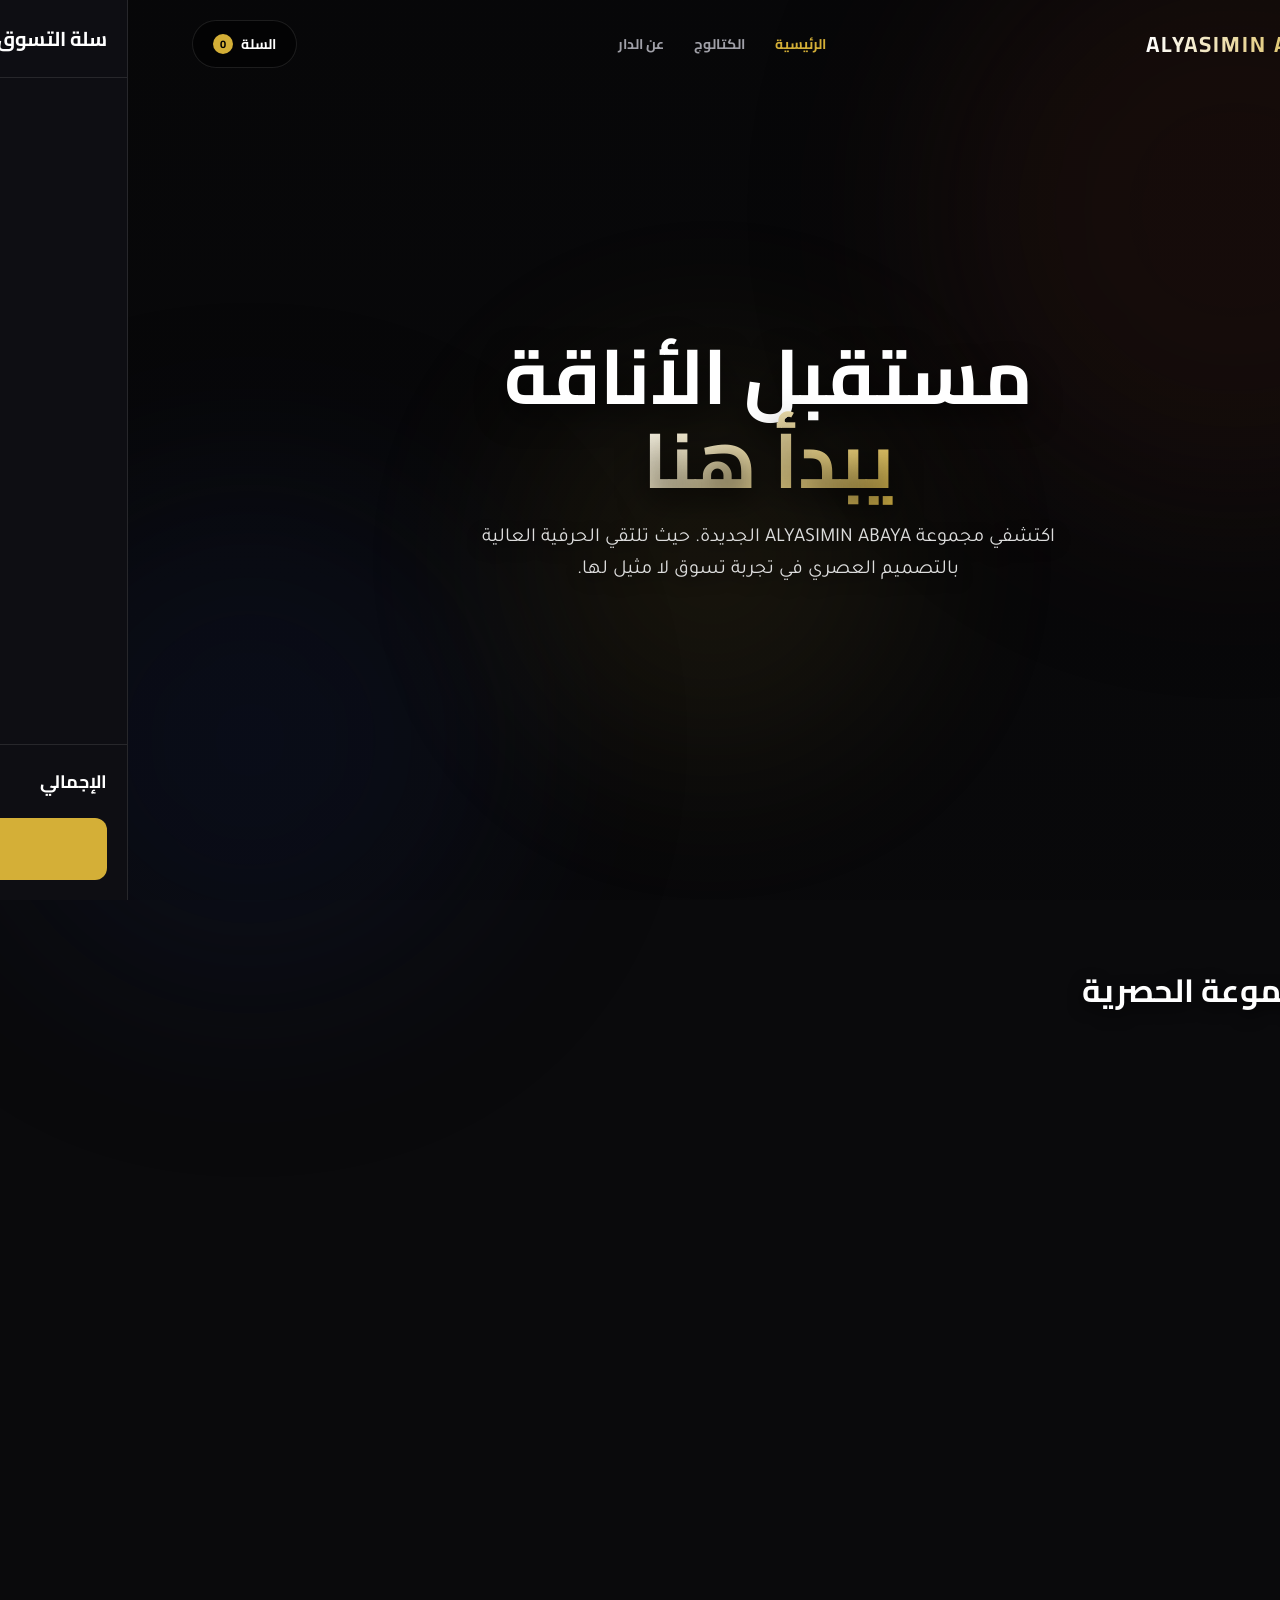
==== commit 59c407fe: "Refactor background styles and add slideshow" ====
--- a/index.html
+++ b/index.html
@@ -9,10 +9,10 @@
 <link href="https://fonts.googleapis.com/css2?family=Cairo:wght@400;500;600;700;800&family=Tajawal:wght@400;500;700&display=swap" rel="stylesheet">
 <style>
 :root {
-  --bg: #0a0a0c; --surface: rgba(255, 255, 255, 0.05); --surface-hover: rgba(255, 255, 255, 0.1);
+  --bg: #0a0a0c; --surface: rgba(20, 20, 25, 0.6); --surface-hover: rgba(255, 255, 255, 0.1);
   --border: rgba(255, 255, 255, 0.1); --text: #ffffff; --text-muted: #a0a0a8;
   --gold: #d4af37; --gold-glow: rgba(212, 175, 55, 0.25); --accent: #e5c158;
-  --blur: blur(20px); --u: min(calc(100vw / 1600), calc(100vh / 900));
+  --blur: blur(15px); --u: min(calc(100vw / 1600), calc(100vh / 900));
 }
 * { box-sizing: border-box; margin: 0; padding: 0; }
 body { font-family: 'Tajawal', sans-serif; background-color: var(--bg); color: var(--text); overflow-x: hidden; -webkit-font-smoothing: antialiased; }
@@ -20,28 +20,28 @@
 a { color: inherit; text-decoration: none; }
 .wide { font-family: 'Cairo', sans-serif; font-weight: 700; }
 
-/* ====== الخلفية الجديدة (أوضح وأكثر فخامة) ====== */
-.bg-canvas { 
-  position: fixed; inset: 0; z-index: -1; overflow: hidden; pointer-events: none; 
-  background-color: #050505;
-  background-image: 
-    radial-gradient(circle at center, rgba(30, 20, 15, 0.8) 0%, rgba(10, 10, 12, 1) 100%),
-    url('https://images.unsplash.com/photo-1618220179428-22790b461013?q=80&w=2000&auto=format&fit=crop'); 
-  background-size: cover;
-  background-position: center;
-  background-blend-mode: overlay;
-  opacity: 0.95; /* رفعنا الشفافية لتبدو الخلفية واضحة */
-}
-.bg-light {
-  position: absolute; top: 50%; left: 50%; transform: translate(-50%, -50%);
-  width: 90vw; height: 90vh;
-  background: radial-gradient(circle, rgba(212,175,55,0.1) 0%, rgba(0,0,0,0) 60%);
-  z-index: 0; pointer-events: none;
-}
-.orb { position: absolute; border-radius: 50%; filter: blur(100px); opacity: 0.4; will-change: transform; transition: transform 0.1s linear; z-index: 1; }
+/* ====== الخلفية المتحركة (سلايد شو صور الأزياء) ====== */
+.bg-slideshow {
+  position: fixed; inset: 0; z-index: -2; overflow: hidden; background: #000;
+}
+.bg-slide {
+  position: absolute; inset: 0;
+  background-size: cover; background-position: center;
+  opacity: 0; transition: opacity 1.5s ease-in-out, transform 8s linear;
+  transform: scale(1);
+}
+.bg-slide.active { opacity: 1; transform: scale(1.05); }
+/* تظليل ليظهر النص بوضوح */
+.bg-overlay {
+  position: fixed; inset: 0; z-index: -1;
+  background: linear-gradient(rgba(10, 10, 12, 0.7), rgba(10, 10, 12, 0.85));
+  backdrop-filter: blur(3px);
+  pointer-events: none;
+}
+.orb { position: absolute; border-radius: 50%; filter: blur(100px); opacity: 0.3; will-change: transform; transition: transform 0.1s linear; z-index: 0; }
 .orb-1 { width: 600px; height: 600px; background: #3a1a10; top: -10%; right: -10%; }
 .orb-2 { width: 500px; height: 500px; background: #101a3a; bottom: -10%; left: -10%; }
-.orb-3 { width: 400px; height: 400px; background: #d4af37; top: 40%; left: 30%; opacity: 0.05; }
+.orb-3 { width: 400px; height: 400px; background: #d4af37; top: 40%; left: 30%; opacity: 0.08; }
 
 /* ====== الهيدر ====== */
 header {
@@ -50,7 +50,7 @@
   background: transparent; border-bottom: 1px solid transparent; transition: all 0.5s ease;
 }
 header.scrolled {
-  background: rgba(10, 10, 12, 0.9); backdrop-filter: var(--blur); -webkit-backdrop-filter: var(--blur);
+  background: rgba(10, 10, 12, 0.85); backdrop-filter: var(--blur); -webkit-backdrop-filter: var(--blur);
   border-bottom: 1px solid var(--border); padding: 15px 5%;
 }
 .brand { font-size: 22px; letter-spacing: 2px; background: linear-gradient(90deg, #fff, var(--gold)); -webkit-background-clip: text; -webkit-text-fill-color: transparent; transition: transform 0.3s; }
@@ -58,8 +58,8 @@
 .nav-links { display: flex; gap: 30px; font-size: 14px; color: var(--text-muted); }
 .nav-links a { transition: color 0.3s; position: relative; cursor: pointer; }
 .nav-links a:hover, .nav-links a.active { color: var(--gold); }
-.cart-btn { display: flex; align-items: center; gap: 8px; padding: 10px 20px; border-radius: 30px; background: var(--surface); border: 1px solid var(--border); transition: all 0.3s; font-size: 14px; }
-.cart-btn:hover { background: var(--surface-hover); border-color: var(--gold); }
+.cart-btn { display: flex; align-items: center; gap: 8px; padding: 10px 20px; border-radius: 30px; background: rgba(0,0,0,0.5); border: 1px solid var(--border); transition: all 0.3s; font-size: 14px; backdrop-filter: blur(5px); }
+.cart-btn:hover { background: rgba(255,255,255,0.1); border-color: var(--gold); }
 .cart-count { background: var(--gold); color: #000; font-weight: bold; border-radius: 50%; width: 20px; height: 20px; display: flex; align-items: center; justify-content: center; font-size: 11px; transition: transform 0.3s; }
 .cart-count.pop { transform: scale(1.4); }
 
@@ -67,14 +67,14 @@
 .hero { min-height: 100vh; display: flex; flex-direction: column; justify-content: center; align-items: center; text-align: center; padding: 120px 20px 60px; position: relative; z-index: 2; }
 .hero h1 { font-size: clamp(40px, 6vw, 80px); font-family: 'Cairo', sans-serif; line-height: 1.1; margin-bottom: 20px; animation: breathe 4s ease-in-out infinite alternate; text-shadow: 0 10px 30px rgba(0,0,0,0.8); }
 .hero h1 span { background: linear-gradient(135deg, #fff 0%, var(--gold) 100%); -webkit-background-clip: text; -webkit-text-fill-color: transparent; }
-.hero p { font-size: clamp(16px, 2vw, 20px); color: var(--text-muted); max-width: 600px; line-height: 1.6; margin-bottom: 40px; animation: fadeUp 1s ease-out 0.2s backwards; text-shadow: 0 5px 15px rgba(0,0,0,0.8); }
+.hero p { font-size: clamp(16px, 2vw, 20px); color: #ddd; max-width: 600px; line-height: 1.6; margin-bottom: 40px; animation: fadeUp 1s ease-out 0.2s backwards; text-shadow: 0 5px 15px rgba(0,0,0,0.8); }
 
 /* ====== الكتالوج ====== */
 .products-section { padding: 60px 5% 120px; min-height: 100vh; position: relative; z-index: 2; }
 .section-header { display: flex; justify-content: space-between; align-items: center; margin-bottom: 40px; flex-wrap: wrap; gap: 20px; }
-.section-title { font-size: 32px; font-family: 'Cairo', sans-serif; }
+.section-title { font-size: 32px; font-family: 'Cairo', sans-serif; text-shadow: 0 5px 15px rgba(0,0,0,0.8); }
 .filters { display: flex; gap: 10px; flex-wrap: wrap; }
-.filter-btn { padding: 8px 20px; border-radius: 30px; border: 1px solid var(--border); color: var(--text-muted); transition: all 0.3s; font-size: 14px; background: rgba(10,10,10,0.6); }
+.filter-btn { padding: 8px 20px; border-radius: 30px; border: 1px solid var(--border); color: var(--text-muted); transition: all 0.3s; font-size: 14px; background: rgba(10,10,10,0.6); backdrop-filter: blur(5px); }
 .filter-btn:hover, .filter-btn.active { background: var(--gold); color: #000; border-color: var(--gold); }
 
 .grid { display: grid; grid-template-columns: repeat(auto-fill, minmax(280px, 1fr)); gap: 30px; }
@@ -107,7 +107,6 @@
 .sizes { display: flex; gap: 10px; margin-bottom: 30px; flex-wrap: wrap; }
 .size-btn { width: 45px; height: 45px; border-radius: 50%; border: 1px solid var(--border); color: #fff; transition: all 0.2s; font-weight: 600; }
 .size-btn.active, .size-btn:hover:not(:disabled) { border-color: var(--gold); color: var(--gold); background: rgba(212,175,55,0.1); }
-/* تنسيق المقاس المنتهي */
 .size-btn:disabled { opacity: 0.3; cursor: not-allowed; text-decoration: line-through; background: rgba(255,255,255,0.05); border-style: dashed; }
 
 .checkout-btn { width: 100%; padding: 16px; border-radius: 12px; background: var(--gold); color: #000; font-weight: 700; font-size: 16px; transition: transform 0.2s; }
@@ -151,12 +150,17 @@
 </head>
 <body>
 
-<div class="bg-canvas">
-  <div class="bg-light"></div>
-  <div class="orb orb-1" id="orb1"></div>
-  <div class="orb orb-2" id="orb2"></div>
-  <div class="orb orb-3" id="orb3"></div>
+<!-- الخلفية المتحركة -->
+<div class="bg-slideshow" id="bg-slideshow">
+  <div class="bg-slide active" style="background-image: url('https://images.unsplash.com/photo-1539008835657-9e8e9680c956?q=80&w=2000&auto=format&fit=crop');"></div>
+  <div class="bg-slide" style="background-image: url('https://images.unsplash.com/photo-1515886657613-9f3515b0c78f?q=80&w=2000&auto=format&fit=crop');"></div>
+  <div class="bg-slide" style="background-image: url('https://images.unsplash.com/photo-1490481651871-ab68de25d43d?q=80&w=2000&auto=format&fit=crop');"></div>
+  <div class="bg-slide" style="background-image: url('https://images.unsplash.com/photo-1483985988355-763728e1935b?q=80&w=2000&auto=format&fit=crop');"></div>
 </div>
+<div class="bg-overlay"></div>
+<div class="orb orb-1" id="orb1"></div>
+<div class="orb orb-2" id="orb2"></div>
+<div class="orb orb-3" id="orb3"></div>
 
 <header id="header">
   <a href="#" class="brand wide">ALYASIMIN ABAYA</a>
@@ -257,6 +261,15 @@
 const $ = id => document.getElementById(id);
 const money = n => new Intl.NumberFormat('ar-LY',{style:'currency',currency:'LYD',maximumFractionDigits:0}).format(n) + ' د.ل';
 
+// ====== تشغيل السلايد شو للخلفية ======
+const slides = document.querySelectorAll('.bg-slide');
+let currentSlide = 0;
+setInterval(() => {
+  slides[currentSlide].classList.remove('active');
+  currentSlide = (currentSlide + 1) % slides.length;
+  slides[currentSlide].classList.add('active');
+}, 5000); // يتغير كل 5 ثواني
+
 try { CART = JSON.parse(localStorage.getItem('alyasimin-cart') || '[]'); } catch(e){}
 function saveCart() { localStorage.setItem('alyasimin-cart', JSON.stringify(CART)); updateCartUI(); const c = $('cart-count'); c.classList.add('pop'); setTimeout(()=>c.classList.remove('pop'),300); }
 function showToast(msg) { const t = $('toast'); t.textContent = msg; t.classList.add('visible'); clearTimeout(t._timer); t._timer = setTimeout(()=>t.classList.remove('visible'), 3000); }
@@ -344,12 +357,10 @@
   $('qv-price').textContent = money(p.price);
   $('qv-desc').textContent = p.desc || 'قطعة مميزة من مجموعتنا الجديدة. صُممت لتبرز جمالك وتضيف لمسة من الفخامة لإطلالتك.';
 
-  // إعداد معرض الصور
   const imgs = p.allImages.length ? p.allImages : [''];
   $('qv-main-img').src = imgs[0];
   $('qv-thumbs').innerHTML = imgs.map((url, i) => `<img src="${url}" class="${i===0?'active':''}" onclick="document.getElementById('qv-main-img').src='${url}'; document.querySelectorAll('.modal-thumbs img').forEach(el=>el.classList.remove('active')); this.classList.add('active');">`).join('');
 
-  // إعداد المقاسات
   $('qv-sizes').innerHTML = SIZES.map(s => {
     const stock = p.stock?.[s] || 0;
     return `<button class="size-btn wide" data-size="${s}" ${stock < 1 ? 'disabled' : ''}>${s}</button>`;
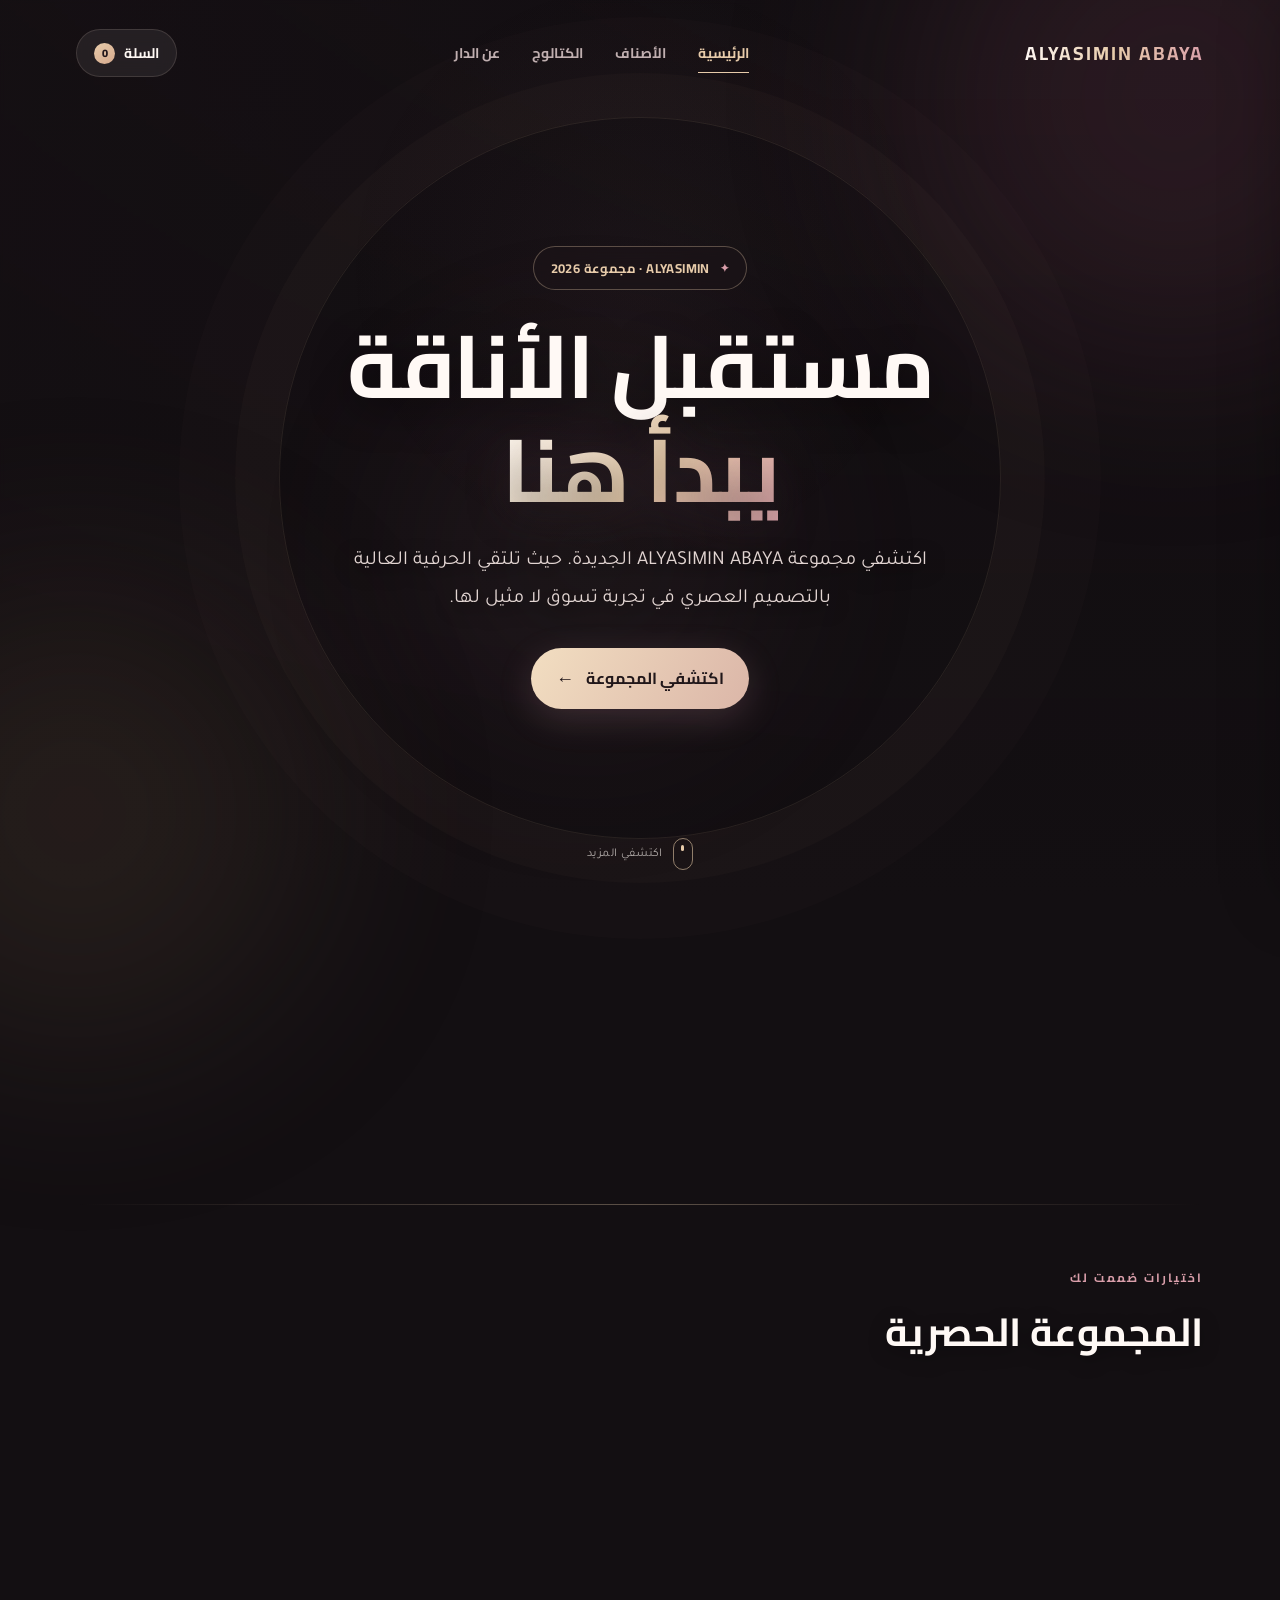
==== commit c5bcc77d: "Update print statement from 'Hello' to 'Goodbye'" ====
--- a/index.html
+++ b/index.html
@@ -8,147 +8,82 @@
 <link rel="preconnect" href="https://fonts.gstatic.com" crossorigin>
 <link href="https://fonts.googleapis.com/css2?family=Cairo:wght@400;500;600;700;800&family=Tajawal:wght@400;500;700&display=swap" rel="stylesheet">
 <style>
-:root {
-  --bg: #0a0a0c; --surface: rgba(20, 20, 25, 0.6); --surface-hover: rgba(255, 255, 255, 0.1);
-  --border: rgba(255, 255, 255, 0.1); --text: #ffffff; --text-muted: #a0a0a8;
-  --gold: #d4af37; --gold-glow: rgba(212, 175, 55, 0.25); --accent: #e5c158;
-  --blur: blur(15px); --u: min(calc(100vw / 1600), calc(100vh / 900));
-}
-* { box-sizing: border-box; margin: 0; padding: 0; }
-body { font-family: 'Tajawal', sans-serif; background-color: var(--bg); color: var(--text); overflow-x: hidden; -webkit-font-smoothing: antialiased; }
-button { font: inherit; color: inherit; background: none; border: 0; cursor: pointer; }
-a { color: inherit; text-decoration: none; }
-.wide { font-family: 'Cairo', sans-serif; font-weight: 700; }
-
-/* ====== الخلفية المتحركة (سلايد شو صور الأزياء) ====== */
-.bg-slideshow {
-  position: fixed; inset: 0; z-index: -2; overflow: hidden; background: #000;
-}
-.bg-slide {
-  position: absolute; inset: 0;
-  background-size: cover; background-position: center;
-  opacity: 0; transition: opacity 1.5s ease-in-out, transform 8s linear;
-  transform: scale(1);
-}
-.bg-slide.active { opacity: 1; transform: scale(1.05); }
-/* تظليل ليظهر النص بوضوح */
-.bg-overlay {
-  position: fixed; inset: 0; z-index: -1;
-  background: linear-gradient(rgba(10, 10, 12, 0.7), rgba(10, 10, 12, 0.85));
-  backdrop-filter: blur(3px);
-  pointer-events: none;
-}
-.orb { position: absolute; border-radius: 50%; filter: blur(100px); opacity: 0.3; will-change: transform; transition: transform 0.1s linear; z-index: 0; }
-.orb-1 { width: 600px; height: 600px; background: #3a1a10; top: -10%; right: -10%; }
-.orb-2 { width: 500px; height: 500px; background: #101a3a; bottom: -10%; left: -10%; }
-.orb-3 { width: 400px; height: 400px; background: #d4af37; top: 40%; left: 30%; opacity: 0.08; }
-
-/* ====== الهيدر ====== */
-header {
-  position: fixed; top: 0; left: 0; right: 0; z-index: 100;
-  padding: 20px 5%; display: flex; justify-content: space-between; align-items: center;
-  background: transparent; border-bottom: 1px solid transparent; transition: all 0.5s ease;
-}
-header.scrolled {
-  background: rgba(10, 10, 12, 0.85); backdrop-filter: var(--blur); -webkit-backdrop-filter: var(--blur);
-  border-bottom: 1px solid var(--border); padding: 15px 5%;
-}
-.brand { font-size: 22px; letter-spacing: 2px; background: linear-gradient(90deg, #fff, var(--gold)); -webkit-background-clip: text; -webkit-text-fill-color: transparent; transition: transform 0.3s; }
-.brand:hover { transform: scale(1.05); }
-.nav-links { display: flex; gap: 30px; font-size: 14px; color: var(--text-muted); }
-.nav-links a { transition: color 0.3s; position: relative; cursor: pointer; }
-.nav-links a:hover, .nav-links a.active { color: var(--gold); }
-.cart-btn { display: flex; align-items: center; gap: 8px; padding: 10px 20px; border-radius: 30px; background: rgba(0,0,0,0.5); border: 1px solid var(--border); transition: all 0.3s; font-size: 14px; backdrop-filter: blur(5px); }
-.cart-btn:hover { background: rgba(255,255,255,0.1); border-color: var(--gold); }
-.cart-count { background: var(--gold); color: #000; font-weight: bold; border-radius: 50%; width: 20px; height: 20px; display: flex; align-items: center; justify-content: center; font-size: 11px; transition: transform 0.3s; }
-.cart-count.pop { transform: scale(1.4); }
-
-/* ====== القسم الرئيسي ====== */
-.hero { min-height: 100vh; display: flex; flex-direction: column; justify-content: center; align-items: center; text-align: center; padding: 120px 20px 60px; position: relative; z-index: 2; }
-.hero h1 { font-size: clamp(40px, 6vw, 80px); font-family: 'Cairo', sans-serif; line-height: 1.1; margin-bottom: 20px; animation: breathe 4s ease-in-out infinite alternate; text-shadow: 0 10px 30px rgba(0,0,0,0.8); }
-.hero h1 span { background: linear-gradient(135deg, #fff 0%, var(--gold) 100%); -webkit-background-clip: text; -webkit-text-fill-color: transparent; }
-.hero p { font-size: clamp(16px, 2vw, 20px); color: #ddd; max-width: 600px; line-height: 1.6; margin-bottom: 40px; animation: fadeUp 1s ease-out 0.2s backwards; text-shadow: 0 5px 15px rgba(0,0,0,0.8); }
-
-/* ====== الكتالوج ====== */
-.products-section { padding: 60px 5% 120px; min-height: 100vh; position: relative; z-index: 2; }
-.section-header { display: flex; justify-content: space-between; align-items: center; margin-bottom: 40px; flex-wrap: wrap; gap: 20px; }
-.section-title { font-size: 32px; font-family: 'Cairo', sans-serif; text-shadow: 0 5px 15px rgba(0,0,0,0.8); }
-.filters { display: flex; gap: 10px; flex-wrap: wrap; }
-.filter-btn { padding: 8px 20px; border-radius: 30px; border: 1px solid var(--border); color: var(--text-muted); transition: all 0.3s; font-size: 14px; background: rgba(10,10,10,0.6); backdrop-filter: blur(5px); }
-.filter-btn:hover, .filter-btn.active { background: var(--gold); color: #000; border-color: var(--gold); }
-
-.grid { display: grid; grid-template-columns: repeat(auto-fill, minmax(280px, 1fr)); gap: 30px; }
-.card { background: var(--surface); border: 1px solid var(--border); border-radius: 20px; padding: 20px; backdrop-filter: var(--blur); transition: all 0.4s cubic-bezier(0.175, 0.885, 0.32, 1.275); position: relative; overflow: hidden; display: flex; flex-direction: column; cursor: pointer; opacity: 0; transform: translateY(30px); animation: fadeUpCard 0.6s ease-out forwards; }
-.card:hover { transform: translateY(-10px) scale(1.02); border-color: rgba(212, 175, 55, 0.4); box-shadow: 0 20px 40px rgba(0,0,0,0.5), 0 0 20px var(--gold-glow); }
-.card-img-wrap { width: 100%; aspect-ratio: 3/4; border-radius: 12px; overflow: hidden; background: #151518; position: relative; margin-bottom: 20px; }
-.card-img-wrap img { width: 100%; height: 100%; object-fit: cover; transition: transform 0.6s ease; }
-.card:hover .card-img-wrap img { transform: scale(1.1); }
-.card-info { text-align: right; }
-.card-info h3 { font-size: 18px; margin-bottom: 8px; font-weight: 600; }
-.card-info .price { color: var(--gold); font-size: 16px; font-weight: 700; }
-.add-btn { margin-top: 15px; width: 100%; padding: 12px; background: transparent; border: 1px solid var(--gold); color: var(--gold); border-radius: 10px; font-weight: 600; transition: all 0.3s; }
-.card:hover .add-btn { background: var(--gold); color: #000; }
-
-/* ====== نافذة المنتج ====== */
-.modal-overlay { position: fixed; inset: 0; z-index: 1000; background: rgba(0,0,0,0.9); backdrop-filter: blur(10px); display: flex; align-items: center; justify-content: center; opacity: 0; pointer-events: none; transition: opacity 0.3s; }
-.modal-overlay.open { opacity: 1; pointer-events: all; }
-.modal-content { background: rgba(20, 20, 25, 0.95); border: 1px solid var(--border); border-radius: 24px; width: 90%; max-width: 900px; max-height: 90vh; display: flex; overflow: hidden; transform: scale(0.9) translateY(20px); transition: all 0.4s; }
-.modal-overlay.open .modal-content { transform: scale(1) translateY(0); }
-.modal-img { width: 50%; background: #111; position: relative; display: flex; flex-direction: column; }
-.modal-main-img { flex: 1; width: 100%; height: 100%; object-fit: cover; }
-.modal-thumbs { display: flex; gap: 5px; padding: 10px; background: #000; overflow-x: auto; }
-.modal-thumbs img { width: 60px; height: 60px; object-fit: cover; border-radius: 5px; cursor: pointer; opacity: 0.6; transition: 0.2s; border: 1px solid transparent; }
-.modal-thumbs img:hover, .modal-thumbs img.active { opacity: 1; border-color: var(--gold); }
-
-.modal-details { width: 50%; padding: 40px; overflow-y: auto; }
-.modal-details h2 { font-size: 28px; margin-bottom: 10px; }
-.modal-details .price { color: var(--gold); font-size: 22px; margin-bottom: 20px; font-weight: 700; }
-.size-label { font-size: 14px; color: var(--text-muted); margin-bottom: 10px; }
-.sizes { display: flex; gap: 10px; margin-bottom: 30px; flex-wrap: wrap; }
-.size-btn { width: 45px; height: 45px; border-radius: 50%; border: 1px solid var(--border); color: #fff; transition: all 0.2s; font-weight: 600; }
-.size-btn.active, .size-btn:hover:not(:disabled) { border-color: var(--gold); color: var(--gold); background: rgba(212,175,55,0.1); }
-.size-btn:disabled { opacity: 0.3; cursor: not-allowed; text-decoration: line-through; background: rgba(255,255,255,0.05); border-style: dashed; }
-
-.checkout-btn { width: 100%; padding: 16px; border-radius: 12px; background: var(--gold); color: #000; font-weight: 700; font-size: 16px; transition: transform 0.2s; }
-.checkout-btn:hover { transform: scale(1.02); }
-.close-btn { position: absolute; top: 20px; left: 20px; font-size: 30px; color: #fff; cursor: pointer; z-index: 10; }
-
-/* ====== السلة ====== */
-.cart-drawer { position: fixed; top: 0; left: 0; bottom: 0; width: 400px; background: rgba(15, 15, 20, 0.98); backdrop-filter: blur(20px); border-right: 1px solid var(--border); z-index: 1001; transform: translateX(-100%); transition: transform 0.4s; display: flex; flex-direction: column; }
-.cart-drawer.open { transform: translateX(0); }
-.cart-header { display: flex; justify-content: space-between; align-items: center; padding: 20px; border-bottom: 1px solid var(--border); }
-.cart-body { flex: 1; overflow-y: auto; padding: 20px; }
-.cart-item { display: flex; gap: 15px; margin-bottom: 20px; border-bottom: 1px solid var(--border); padding-bottom: 15px; }
-.cart-item img { width: 80px; height: 100px; object-fit: cover; border-radius: 8px; }
-.cart-item-info h4 { font-size: 16px; margin-bottom: 5px; }
-.cart-item-info p { color: var(--text-muted); font-size: 14px; }
-.cart-footer { padding: 20px; border-top: 1px solid var(--border); }
-.total-row { display: flex; justify-content: space-between; font-size: 18px; font-weight: 700; margin-bottom: 20px; }
-.checkout-form { display: none; }
-.checkout-form.active { display: block; animation: fadeUp 0.3s ease-out; }
-.form-group { margin-bottom: 15px; }
-.form-group label { display: block; font-size: 12px; color: var(--text-muted); margin-bottom: 5px; }
-.form-group input, .form-group textarea { width: 100%; padding: 12px; background: rgba(255,255,255,0.05); border: 1px solid var(--border); border-radius: 8px; color: #fff; font-family: 'Tajawal', sans-serif; }
-.form-group input:focus, .form-group textarea:focus { outline: none; border-color: var(--gold); }
-
-.toast { position: fixed; bottom: 30px; left: 50%; transform: translate(-50%, 20px); background: var(--gold); color: #000; padding: 12px 24px; border-radius: 30px; font-weight: 600; opacity: 0; pointer-events: none; transition: all 0.3s; z-index: 2000; }
-.toast.visible { opacity: 1; transform: translate(-50%, 0); }
-
-@keyframes breathe { 0% { transform: scale(1); } 100% { transform: scale(1.05); } }
-@keyframes fadeUp { from { opacity: 0; transform: translateY(30px); } to { opacity: 1; transform: translateY(0); } }
-@keyframes fadeUpCard { from { opacity: 0; transform: translateY(30px); } to { opacity: 1; transform: translateY(0); } }
-
-@media (max-width: 768px) {
-  .nav-links { display: none; }
-  .modal-content { flex-direction: column; max-height: 95vh; }
-  .modal-img { width: 100%; height: 350px; }
-  .modal-details { width: 100%; padding: 20px; }
-  .cart-drawer { width: 100%; }
-  .grid { grid-template-columns: repeat(2, 1fr); gap: 15px; }
-}
+:root{
+  color-scheme:dark;
+  --bg:#130f12;--surface:rgba(33,25,30,.76);--surface-hover:rgba(255,255,255,.1);
+  --border:rgba(239,218,207,.14);--text:#fff9f5;--text-muted:#c0afb0;
+  --gold:#e7cbaa;--gold-glow:rgba(231,203,170,.22);--accent:#d99eaa;
+  --plum:#251921;--blur:blur(18px);--ease:cubic-bezier(.22,.8,.25,1);
+  --pointer-x:50vw;--pointer-y:30vh;
+}
+*{box-sizing:border-box;margin:0;padding:0}
+html{scroll-behavior:smooth;scroll-padding-top:90px}
+body{font-family:'Tajawal',sans-serif;background:var(--bg);color:var(--text);overflow-x:hidden;-webkit-font-smoothing:antialiased;min-height:100vh}
+body::after{content:"";position:fixed;inset:0;z-index:1;pointer-events:none;opacity:.42;background:radial-gradient(440px circle at var(--pointer-x) var(--pointer-y),rgba(217,158,170,.09),transparent 68%);transition:opacity .3s}
+button{font:inherit;color:inherit;background:none;border:0;cursor:pointer}a{color:inherit;text-decoration:none}.wide{font-family:'Cairo',sans-serif;font-weight:700}::selection{background:var(--accent);color:#1c1216}
+#scroll-progress{position:fixed;inset:0 0 auto;height:3px;z-index:2000;transform-origin:right center;transform:scaleX(0);background:linear-gradient(90deg,var(--accent),var(--gold));box-shadow:0 0 14px var(--gold-glow)}
+.bg-slideshow{position:fixed;inset:0;z-index:-3;overflow:hidden;background:#151014}
+.bg-slide{position:absolute;inset:0;background-size:cover;background-position:center;opacity:0;transition:opacity 1.8s ease-in-out,transform 10s linear;transform:scale(1.02);filter:saturate(.78)}
+.bg-slide.active{opacity:.36;transform:scale(1.1)}
+.bg-overlay{position:fixed;inset:0;z-index:-2;background:linear-gradient(180deg,rgba(19,15,18,.72),rgba(19,15,18,.88) 52%,#130f12 100%),linear-gradient(90deg,rgba(31,18,26,.5),transparent 65%);backdrop-filter:blur(2px);pointer-events:none}
+.orb{position:fixed;border-radius:50%;filter:blur(105px);opacity:.22;will-change:transform;transition:transform .25s ease-out;z-index:-1;pointer-events:none}
+.orb-1{width:520px;height:520px;background:#753e53;top:-18%;right:-12%}.orb-2{width:460px;height:460px;background:#65513d;bottom:-16%;left:-12%}.orb-3{width:360px;height:360px;background:#b77c8c;top:42%;left:32%;opacity:.08}
+header{position:fixed;top:14px;left:4%;right:4%;z-index:100;padding:14px 24px;display:flex;justify-content:space-between;align-items:center;border:1px solid transparent;border-radius:20px;transition:all .4s var(--ease)}
+header.scrolled{top:8px;background:rgba(25,18,23,.82);backdrop-filter:var(--blur);-webkit-backdrop-filter:var(--blur);border-color:var(--border);padding-top:11px;padding-bottom:11px;box-shadow:0 14px 40px rgba(0,0,0,.18)}
+.brand{font-size:19px;letter-spacing:2px;background:linear-gradient(100deg,#fff9f5,var(--gold),var(--accent));-webkit-background-clip:text;-webkit-text-fill-color:transparent;transition:transform .35s}.brand:hover{transform:translateY(-2px)}
+.nav-links{display:flex;gap:32px;font-size:14px;color:var(--text-muted)}.nav-links a{transition:color .25s;position:relative;padding:8px 0}.nav-links a::after{content:"";position:absolute;right:0;bottom:1px;width:0;height:1px;background:var(--gold);transition:width .3s var(--ease)}.nav-links a:hover::after,.nav-links a.active::after{width:100%}.nav-links a:hover,.nav-links a.active{color:var(--gold)}
+.cart-btn{display:flex;align-items:center;gap:9px;padding:10px 17px;border-radius:999px;background:rgba(255,249,245,.07);border:1px solid var(--border);transition:all .3s;font-size:14px;backdrop-filter:blur(8px)}.cart-btn:hover{background:rgba(217,158,170,.13);border-color:rgba(231,203,170,.56);transform:translateY(-2px)}
+.cart-count{background:linear-gradient(145deg,var(--gold),#d5a98d);color:#21161a;font-weight:800;border-radius:50%;width:21px;height:21px;display:flex;align-items:center;justify-content:center;font-size:11px;transition:transform .3s}.cart-count.pop{transform:scale(1.35) rotate(-8deg)}
+.hero{min-height:100svh;display:flex;flex-direction:column;justify-content:center;align-items:center;text-align:center;padding:145px 20px 90px;position:relative;z-index:2;isolation:isolate}
+.hero::before{content:"";position:absolute;width:min(74vw,720px);aspect-ratio:1;border-radius:50%;border:1px solid rgba(231,203,170,.10);z-index:-1;box-shadow:0 0 0 44px rgba(231,203,170,.018),0 0 0 100px rgba(231,203,170,.014);animation:ringBreathe 8s ease-in-out infinite alternate}
+.hero-kicker{display:inline-flex;align-items:center;gap:10px;border:1px solid rgba(231,203,170,.32);background:rgba(29,20,25,.5);padding:9px 17px;border-radius:99px;color:var(--gold);font-size:13px;letter-spacing:.4px;margin-bottom:24px;backdrop-filter:blur(10px);animation:fadeUp .8s both}.hero-kicker::before{content:"✦";font-size:11px;color:var(--accent)}
+.hero h1{font-size:clamp(43px,7vw,88px);font-family:'Cairo',sans-serif;line-height:1.18;margin-bottom:20px;animation:heroRise 1s var(--ease) both;text-shadow:0 12px 40px rgba(0,0,0,.45);letter-spacing:-1.5px}.hero h1 span{background:linear-gradient(130deg,#fff8f0 10%,var(--gold) 54%,var(--accent));-webkit-background-clip:text;-webkit-text-fill-color:transparent;filter:drop-shadow(0 5px 20px rgba(217,158,170,.12))}
+.hero p{font-size:clamp(16px,2vw,20px);color:#e2d5d2;max-width:590px;line-height:1.9;margin-bottom:30px;animation:fadeUp .9s .18s both;text-shadow:0 5px 20px #100c0e}
+.hero-cta{display:inline-flex;align-items:center;justify-content:center;gap:12px;padding:14px 25px;border-radius:999px;color:#21171a;background:linear-gradient(120deg,#f2dec1,#dbb6a8);box-shadow:0 10px 35px rgba(217,158,170,.18);transition:transform .3s,box-shadow .3s;animation:fadeUp .9s .34s both}.hero-cta:hover{transform:translateY(-4px);box-shadow:0 15px 40px rgba(217,158,170,.28)}.hero-cta span{font-size:18px;transition:transform .3s}.hero-cta:hover span{transform:translateX(-4px)}
+.scroll-cue{position:absolute;bottom:30px;display:flex;align-items:center;gap:11px;color:rgba(255,249,245,.65);font-size:12px;letter-spacing:.3px}.scroll-cue i{width:20px;height:32px;border:1px solid rgba(231,203,170,.58);border-radius:99px;position:relative}.scroll-cue i::after{content:"";position:absolute;width:3px;height:6px;background:var(--gold);border-radius:4px;left:7px;top:6px;animation:scrollDot 1.5s infinite}
+.products-section{padding:62px 6% 130px;min-height:100vh;position:relative;z-index:2}.products-section::before{content:"";position:absolute;top:0;left:6%;right:6%;height:1px;background:linear-gradient(90deg,transparent,rgba(231,203,170,.35),transparent)}
+.section-header{display:flex;justify-content:space-between;align-items:end;margin-bottom:36px;flex-wrap:wrap;gap:22px}.section-heading-wrap{display:grid;gap:6px}.section-eyebrow{font-size:12px;color:var(--accent);letter-spacing:2px;text-transform:uppercase}.section-title{font-size:clamp(27px,4vw,39px);text-shadow:0 5px 18px rgba(0,0,0,.35)}
+.filters{display:flex;gap:9px;flex-wrap:wrap}.filter-btn{padding:9px 17px;border-radius:999px;border:1px solid var(--border);color:var(--text-muted);transition:all .3s;font-size:13px;background:rgba(30,22,27,.67);backdrop-filter:blur(8px)}.filter-btn:hover,.filter-btn.active{background:var(--gold);color:#25191d;border-color:var(--gold);box-shadow:0 5px 20px rgba(231,203,170,.15);transform:translateY(-2px)}
+.grid{display:grid;grid-template-columns:repeat(auto-fill,minmax(245px,1fr));gap:23px}.card{background:linear-gradient(145deg,rgba(47,35,42,.82),rgba(25,20,24,.83));border:1px solid var(--border);border-radius:23px;padding:13px;backdrop-filter:var(--blur);transition:transform .45s var(--ease),border-color .3s,box-shadow .4s;position:relative;overflow:hidden;display:flex;flex-direction:column;cursor:pointer;opacity:0;transform:translateY(24px) scale(.985)}.card.is-visible{opacity:1;transform:translateY(0) scale(1)}.card::before{content:"";position:absolute;inset:0;opacity:0;background:radial-gradient(400px circle at var(--pointer-x) var(--pointer-y),rgba(231,203,170,.095),transparent 58%);transition:opacity .4s;pointer-events:none;z-index:1}.card:hover{transform:translateY(-8px);border-color:rgba(231,203,170,.48);box-shadow:0 24px 55px rgba(0,0,0,.34),0 0 28px rgba(217,158,170,.08)}.card:hover::before{opacity:1}
+.card-img-wrap{width:100%;aspect-ratio:3/4;border-radius:15px;overflow:hidden;background:#211a1e;position:relative;margin-bottom:17px}.card-img-wrap::after{content:"";position:absolute;inset:45% 0 0;background:linear-gradient(transparent,rgba(17,12,15,.28));pointer-events:none}.card-img-wrap img{width:100%;height:100%;object-fit:cover;transition:transform .8s var(--ease),filter .5s}.card:hover .card-img-wrap img{transform:scale(1.055);filter:saturate(1.07)}.card-info{padding:0 5px 5px;text-align:right;position:relative;z-index:2}.card-info h3{font-size:17px;margin-bottom:8px;font-weight:600}.card-info .price{color:var(--gold);font-size:16px;font-weight:700}.add-btn{margin-top:14px;width:100%;padding:12px;background:rgba(231,203,170,.04);border:1px solid rgba(231,203,170,.47);color:var(--gold);border-radius:12px;font-weight:600;transition:all .3s}.card:hover .add-btn,.add-btn:hover{background:linear-gradient(115deg,var(--gold),#dbb6a8);color:#21171a;border-color:transparent;box-shadow:0 7px 20px rgba(231,203,170,.12)}
+.modal-overlay{position:fixed;inset:0;z-index:1000;background:rgba(12,9,11,.83);backdrop-filter:blur(13px);display:flex;align-items:center;justify-content:center;opacity:0;pointer-events:none;transition:opacity .35s;padding:20px}.modal-overlay.open{opacity:1;pointer-events:all}.modal-content{background:#21191e;border:1px solid var(--border);border-radius:25px;width:92%;max-width:940px;max-height:90vh;display:flex;overflow:hidden;transform:scale(.95) translateY(18px);transition:all .45s var(--ease);box-shadow:0 30px 100px rgba(0,0,0,.48)}.modal-overlay.open .modal-content{transform:scale(1) translateY(0)}.modal-img{width:50%;min-height:440px;background:#171215;position:relative;display:flex;flex-direction:column}.modal-main-img{flex:1;width:100%;height:100%;object-fit:cover}.modal-thumbs{display:flex;gap:7px;padding:11px;background:#171215;overflow-x:auto}.modal-thumbs img{width:58px;height:64px;object-fit:cover;border-radius:9px;cursor:pointer;opacity:.58;transition:.25s;border:1px solid transparent}.modal-thumbs img:hover,.modal-thumbs img.active{opacity:1;border-color:var(--gold);transform:translateY(-2px)}.modal-details{width:50%;padding:42px;overflow-y:auto}.modal-details h2{font-size:28px;margin-bottom:10px}.modal-details .price{color:var(--gold);font-size:22px;margin-bottom:20px;font-weight:700}.size-label{font-size:14px;color:var(--text-muted);margin-bottom:10px}.sizes{display:flex;gap:10px;margin-bottom:30px;flex-wrap:wrap}.size-btn{width:45px;height:45px;border-radius:50%;border:1px solid var(--border);color:#fff;transition:all .25s;font-weight:600}.size-btn.active,.size-btn:hover:not(:disabled){border-color:var(--gold);color:var(--gold);background:rgba(231,203,170,.1);transform:scale(1.06)}.size-btn:disabled{opacity:.3;cursor:not-allowed;text-decoration:line-through;background:rgba(255,255,255,.05);border-style:dashed}
+.checkout-btn{width:100%;padding:15px;border-radius:13px;background:linear-gradient(115deg,#efd9bb,#d9aeb1);color:#20161a;font-weight:800;font-size:16px;transition:transform .25s,box-shadow .25s}.checkout-btn:hover{transform:translateY(-2px);box-shadow:0 9px 25px rgba(217,158,170,.2)}.checkout-btn:disabled{opacity:.55;cursor:wait}.close-btn{position:absolute;top:16px;left:16px;width:38px;height:38px;font-size:26px;color:#fff;cursor:pointer;z-index:10;border-radius:50%;background:rgba(15,11,13,.56);backdrop-filter:blur(8px);transition:transform .25s,background .25s}.close-btn:hover{transform:rotate(90deg);background:rgba(217,158,170,.3)}
+.cart-drawer{position:fixed;top:0;right:0;bottom:0;width:420px;max-width:100vw;background:rgba(27,20,25,.98);backdrop-filter:blur(22px);border-left:1px solid var(--border);z-index:1001;transform:translateX(105%);transition:transform .45s var(--ease);display:flex;flex-direction:column;box-shadow:-20px 0 60px rgba(0,0,0,.24)}.cart-drawer.open{transform:translateX(0)}.cart-header{display:flex;justify-content:space-between;align-items:center;padding:21px;border-bottom:1px solid var(--border)}.cart-body{flex:1;overflow-y:auto;padding:20px}.cart-item{display:flex;gap:14px;margin-bottom:19px;border-bottom:1px solid var(--border);padding-bottom:16px;animation:fadeUp .35s both}.cart-item img{width:78px;height:98px;object-fit:cover;border-radius:11px}.cart-item-info h4{font-size:15px;margin-bottom:5px}.cart-item-info p{color:var(--text-muted);font-size:13px}.cart-footer{padding:20px;border-top:1px solid var(--border)}.total-row{display:flex;justify-content:space-between;font-size:18px;font-weight:700;margin-bottom:17px}.checkout-form{display:none}.checkout-form.active{display:block;animation:fadeUp .3s ease-out}.form-group{margin-bottom:13px}.form-group label{display:block;font-size:12px;color:var(--text-muted);margin-bottom:6px}.form-group input,.form-group textarea{width:100%;padding:12px;background:rgba(255,255,255,.05);border:1px solid var(--border);border-radius:10px;color:#fff;font-family:'Tajawal',sans-serif;transition:border-color .2s,box-shadow .2s}.form-group input:focus,.form-group textarea:focus{outline:none;border-color:var(--gold);box-shadow:0 0 0 3px rgba(231,203,170,.09)}
+.toast{position:fixed;bottom:28px;left:50%;transform:translate(-50%,18px);background:linear-gradient(110deg,var(--gold),#d9b1a8);color:#21171a;padding:12px 23px;border-radius:999px;font-weight:700;opacity:0;pointer-events:none;transition:all .32s var(--ease);z-index:2000;box-shadow:0 10px 30px rgba(0,0,0,.25);white-space:nowrap}.toast.visible{opacity:1;transform:translate(-50%,0)}
+.reveal{opacity:0;transform:translateY(22px);transition:opacity .75s var(--ease),transform .75s var(--ease)}.reveal.is-visible{opacity:1;transform:translateY(0)}
+
+/* أصناف كبيرة بصور تحريرية */
+.categories-section{padding:58px 6% 82px;position:relative;z-index:2}
+.categories-heading{display:flex;justify-content:space-between;align-items:end;gap:20px;margin-bottom:28px}.categories-heading-copy{display:grid;gap:7px}.categories-title{font-size:clamp(27px,4vw,39px)}.categories-description{color:var(--text-muted);font-size:15px;line-height:1.7}.categories-badge{padding:9px 14px;border:1px solid rgba(231,203,170,.28);border-radius:99px;background:rgba(231,203,170,.06);color:var(--gold);font-size:12px;white-space:nowrap}
+.category-grid{display:grid;grid-template-columns:repeat(3,minmax(0,1fr));gap:20px}
+.category-card{position:relative;isolation:isolate;overflow:hidden;min-height:clamp(300px,34vw,430px);border-radius:26px;border:1px solid rgba(239,218,207,.19);background:linear-gradient(145deg,#30232a,#191317);text-align:right;display:flex;flex-direction:column;justify-content:flex-end;padding:25px;box-shadow:0 18px 46px rgba(0,0,0,.22);transition:transform .5s var(--ease),border-color .35s,box-shadow .4s;opacity:0;transform:translateY(22px) scale(.985);cursor:pointer}
+.category-card.is-visible{opacity:1;transform:translateY(0) scale(1)}.category-card:hover{transform:translateY(-8px) scale(1.012);border-color:rgba(231,203,170,.58);box-shadow:0 28px 65px rgba(0,0,0,.34),0 0 26px rgba(217,158,170,.12)}
+.category-card::after{content:"";position:absolute;inset:0;z-index:-1;background:linear-gradient(180deg,rgba(16,11,14,.04) 15%,rgba(16,11,14,.14) 42%,rgba(16,11,14,.9) 100%);transition:background .35s}
+.category-card img{position:absolute;inset:0;z-index:-2;width:100%;height:100%;object-fit:cover;transition:transform .9s var(--ease),filter .5s;filter:saturate(.82)}.category-card:hover img{transform:scale(1.07);filter:saturate(1.06)}
+.category-index{position:absolute;top:18px;right:18px;padding:7px 11px;border-radius:99px;border:1px solid rgba(255,249,245,.28);background:rgba(25,17,21,.48);backdrop-filter:blur(9px);color:#fff3e6;font:500 11px 'Cairo',sans-serif;letter-spacing:1.3px}
+.category-card-copy{position:relative;z-index:2;display:grid;gap:8px}.category-card-title{font-size:clamp(22px,2.5vw,31px);line-height:1.35;text-shadow:0 3px 18px rgba(0,0,0,.55)}.category-card-meta{display:flex;justify-content:space-between;align-items:center;gap:12px;color:rgba(255,249,245,.82);font-size:13px}.category-open{width:38px;height:38px;flex:none;border-radius:50%;display:grid;place-items:center;border:1px solid rgba(231,203,170,.55);background:rgba(25,17,21,.45);color:var(--gold);font-size:20px;transition:transform .3s,background .3s,color .3s}.category-card:hover .category-open{transform:translateX(-4px);background:var(--gold);color:#24181d}.category-card.active{border-color:var(--gold);box-shadow:0 0 0 2px rgba(231,203,170,.16),0 25px 55px rgba(0,0,0,.28)}
+@media(max-width:900px){.category-grid{grid-template-columns:repeat(2,minmax(0,1fr));gap:15px}.category-card{min-height:350px}}
+@media(max-width:700px){.categories-section{padding:39px 4% 55px}.categories-heading{align-items:start;flex-direction:column;gap:12px;margin-bottom:20px}.categories-description{font-size:13px}.category-grid{grid-template-columns:repeat(2,minmax(0,1fr));gap:11px}.category-card{min-height:clamp(235px,68vw,320px);padding:15px;border-radius:19px}.category-index{top:11px;right:11px;font-size:9px;padding:6px 8px}.category-card-title{font-size:18px}.category-card-meta{font-size:11px;gap:6px}.category-open{width:31px;height:31px;font-size:17px}}
+@media(max-width:370px){.category-grid{grid-template-columns:1fr}.category-card{min-height:330px}}
+
+/* السلة الجانبية */
+.cart-backdrop{position:fixed;inset:0;z-index:1000;background:rgba(10,7,9,.58);backdrop-filter:blur(3px);opacity:0;visibility:hidden;transition:opacity .35s,visibility .35s}.cart-backdrop.open{opacity:1;visibility:visible}
+.cart-header{padding:23px 22px 18px}.cart-title-wrap{display:flex;align-items:center;gap:12px}.cart-title-icon{width:42px;height:42px;display:grid;place-items:center;border-radius:14px;color:var(--gold);background:rgba(231,203,170,.1);border:1px solid rgba(231,203,170,.2);font-size:19px}.cart-heading-copy h2{font-size:19px}.cart-heading-copy p{color:var(--text-muted);font-size:12px;margin-top:3px}.cart-close{width:37px;height:37px;border-radius:50%;background:rgba(255,255,255,.06);font-size:23px;transition:background .2s,transform .2s}.cart-close:hover{background:rgba(217,158,170,.18);transform:rotate(90deg)}
+.cart-body{padding:18px 19px}.cart-empty{min-height:100%;display:flex;flex-direction:column;align-items:center;justify-content:center;text-align:center;color:var(--text-muted);gap:12px;padding:34px 16px}.cart-empty-icon{width:70px;height:70px;border-radius:25px;display:grid;place-items:center;font-size:30px;color:var(--gold);background:rgba(231,203,170,.07);border:1px solid rgba(231,203,170,.17);animation:ringBreathe 3s ease-in-out infinite alternate}.cart-empty h3{font-size:19px;color:var(--text)}.cart-empty p{font-size:13px;line-height:1.7;max-width:240px}.cart-empty button{margin-top:4px;color:var(--gold);border-bottom:1px solid rgba(231,203,170,.45);padding:6px 2px}
+.cart-item{position:relative;gap:13px;padding:12px;border:1px solid rgba(239,218,207,.1);border-radius:17px;background:rgba(255,255,255,.035);transition:border-color .25s,transform .25s,background .25s}.cart-item:hover{border-color:rgba(231,203,170,.28);background:rgba(255,255,255,.055);transform:translateY(-2px)}.cart-item img{width:76px;height:95px;border-radius:12px;flex:none}.cart-item-info{min-width:0;display:flex;flex-direction:column;justify-content:space-between;flex:1}.cart-item-top,.cart-item-bottom{display:flex;align-items:center;justify-content:space-between;gap:8px}.cart-item-info h4{font-size:14px;line-height:1.5}.cart-remove{width:26px;height:26px;flex:none;border-radius:8px;color:#c7afb2;background:rgba(255,255,255,.05);font-size:17px;line-height:1;transition:all .2s}.cart-remove:hover{color:#fff;background:rgba(195,90,105,.36)}.cart-item-info p{font-size:12px;margin-top:3px}.cart-item-bottom{margin-top:10px}.line-total{color:var(--gold);font-size:13px;white-space:nowrap}.qty-stepper{display:flex;align-items:center;gap:10px;padding:4px;border-radius:99px;background:rgba(255,255,255,.055);border:1px solid rgba(255,255,255,.07)}.qty-stepper button{width:25px;height:25px;border-radius:50%;display:grid;place-items:center;background:rgba(231,203,170,.1);color:var(--gold);font-size:17px;transition:background .2s,transform .2s}.qty-stepper button:hover{background:rgba(231,203,170,.22);transform:scale(1.08)}.qty-stepper span{min-width:12px;text-align:center;font-size:13px}
+.cart-footer{padding:17px 20px 20px;background:linear-gradient(180deg,rgba(27,20,25,.86),rgba(27,20,25,1))}.cart-summary-note{display:flex;justify-content:space-between;color:var(--text-muted);font-size:12px;margin:-6px 0 13px}.cart-summary-note span:last-child{color:#d8c9c4}.total-row{font-size:17px}.cart-footer .checkout-btn{box-shadow:0 8px 26px rgba(217,158,170,.13)}
+.fly-product{position:fixed;z-index:3000;width:66px;height:82px;padding:3px;border-radius:15px;background:#2a2025;border:1px solid rgba(231,203,170,.68);box-shadow:0 13px 35px rgba(0,0,0,.42),0 0 20px rgba(231,203,170,.2);pointer-events:none;overflow:hidden;will-change:transform,opacity}.fly-product img{width:100%;height:100%;display:block;object-fit:cover;border-radius:11px}
+@media(max-width:700px){.cart-header{padding:19px 17px 15px}.cart-body{padding:14px}.cart-footer{padding:15px 16px 18px}}
+
+@keyframes fadeUp{from{opacity:0;transform:translateY(18px)}to{opacity:1;transform:translateY(0)}}@keyframes heroRise{from{opacity:0;transform:translateY(24px) scale(.985);filter:blur(5px)}to{opacity:1;transform:translateY(0) scale(1);filter:blur(0)}}@keyframes ringBreathe{from{transform:scale(.96);opacity:.55}to{transform:scale(1.04);opacity:1}}@keyframes scrollDot{0%{transform:translateY(0);opacity:0}35%{opacity:1}100%{transform:translateY(12px);opacity:0}}
+@media(max-width:900px){.products-section{padding-inline:5%}.grid{grid-template-columns:repeat(auto-fill,minmax(220px,1fr));gap:16px}}
+@media(max-width:700px){header{top:8px;left:3%;right:3%;padding:11px 13px;border-radius:16px}.brand{font-size:15px;letter-spacing:1px}.nav-links{display:none}.cart-btn{padding:8px 12px;font-size:13px}.hero{padding-top:125px;padding-bottom:92px;min-height:92svh}.hero h1{font-size:clamp(40px,11vw,64px)}.hero p{max-width:430px;font-size:16px}.hero::before{width:95vw}.products-section{padding:45px 4% 90px}.section-header{align-items:start;margin-bottom:25px}.section-heading-wrap{width:100%}.filters{gap:7px}.filter-btn{padding:8px 13px;font-size:12px}.grid{grid-template-columns:repeat(2,minmax(0,1fr));gap:12px}.card{padding:9px;border-radius:18px}.card-img-wrap{border-radius:12px;margin-bottom:12px}.card-info h3{font-size:14px}.card-info .price{font-size:14px}.add-btn{font-size:12px;padding:10px}.modal-content{flex-direction:column;max-height:94vh;width:100%;border-radius:20px}.modal-img{width:100%;min-height:0;height:42vh}.modal-details{width:100%;padding:21px}.modal-details h2{font-size:23px}.modal-overlay{padding:10px}.cart-drawer{width:100%;border-left:0}.toast{bottom:18px;font-size:14px}}
+@media(max-width:380px){.grid{gap:9px}.card{padding:7px}.add-btn{padding:9px}.brand{font-size:13px}}
+@media(prefers-reduced-motion:reduce){*,*::before,*::after{scroll-behavior:auto!important;animation-duration:.01ms!important;animation-iteration-count:1!important;transition-duration:.01ms!important}.reveal,.card{opacity:1!important;transform:none!important}body::after{display:none}}
 </style>
 </head>
 <body>
+<div id="scroll-progress" aria-hidden="true"></div>
 
 <!-- الخلفية المتحركة -->
 <div class="bg-slideshow" id="bg-slideshow">
@@ -166,6 +101,7 @@
   <a href="#" class="brand wide">ALYASIMIN ABAYA</a>
   <nav class="nav-links wide">
     <a href="#" class="active">الرئيسية</a>
+    <a href="#categories">الأصناف</a>
     <a href="#catalog">الكتالوج</a>
     <a href="#">عن الدار</a>
   </nav>
@@ -175,13 +111,28 @@
 </header>
 
 <section class="hero">
+  <div class="hero-kicker wide">ALYASIMIN · مجموعة 2026</div>
   <h1 class="wide">مستقبل الأناقة<br><span>يبدأ هنا</span></h1>
   <p>اكتشفي مجموعة ALYASIMIN ABAYA الجديدة. حيث تلتقي الحرفية العالية بالتصميم العصري في تجربة تسوق لا مثيل لها.</p>
+  <a class="hero-cta wide" href="#categories">اكتشفي المجموعة <span>←</span></a>
+  <a class="scroll-cue" href="#categories" aria-label="انزلي لاكتشاف المجموعة"><i></i> اكتشفي المزيد</a>
+</section>
+
+<section class="categories-section" id="categories">
+  <div class="categories-heading reveal">
+    <div class="categories-heading-copy">
+      <span class="section-eyebrow wide">تسوقي بطريقتك</span>
+      <h2 class="categories-title wide">اكتشفي الأصناف</h2>
+      <p class="categories-description">اختاري الصنف الأقرب لذوقك، وشاهدي تشكيلته كاملة.</p>
+    </div>
+    <span class="categories-badge wide">✦ تصاميم لكل مناسبة</span>
+  </div>
+  <div class="category-grid" id="category-grid"></div>
 </section>
 
 <section class="products-section" id="catalog">
   <div class="section-header">
-    <h2 class="section-title wide">المجموعة الحصرية</h2>
+    <div class="section-heading-wrap"><span class="section-eyebrow wide">اختيارات صُممت لك</span><h2 class="section-title wide">المجموعة الحصرية</h2></div>
     <div class="filters" id="filters"></div>
   </div>
   <div class="grid" id="products-grid"></div>
@@ -206,17 +157,22 @@
   </div>
 </div>
 
-<!-- السلة -->
-<div class="cart-drawer" id="cart-drawer">
+<!-- خلفية السلة والسلة الجانبية -->
+<div class="cart-backdrop" id="cart-backdrop"></div>
+<div class="cart-drawer" id="cart-drawer" aria-label="سلة التسوق">
   <div class="cart-header">
-    <h2 class="wide" style="font-size:20px">سلة التسوق</h2>
-    <button id="close-cart" style="font-size:24px">×</button>
+    <div class="cart-title-wrap">
+      <span class="cart-title-icon" aria-hidden="true">♡</span>
+      <div class="cart-heading-copy"><h2 class="wide">سلة التسوق</h2><p>اختياراتك الأنيقة في مكان واحد</p></div>
+    </div>
+    <button class="cart-close" id="close-cart" aria-label="إغلاق السلة">×</button>
   </div>
   <div class="cart-body" id="cart-body"></div>
   <div class="cart-footer">
     <div id="cart-summary">
+      <div class="cart-summary-note"><span>الشحن</span><span>يُحدد عند تأكيد الطلب</span></div>
       <div class="total-row wide"><span>الإجمالي</span><span id="cart-total">0 د.ل</span></div>
-      <button class="checkout-btn wide" id="go-to-checkout">متابعة الطلب</button>
+      <button class="checkout-btn wide" id="go-to-checkout">متابعة الطلب <span aria-hidden="true">←</span></button>
     </div>
     <form class="checkout-form" id="checkout-form">
       <div class="form-group"><label>الاسم الكامل *</label><input type="text" name="name" required></div>
@@ -225,7 +181,7 @@
       <div class="form-group"><label>العنوان بالتفصيل *</label><textarea name="address" rows="2" required></textarea></div>
       <div class="form-group"><label>ملاحظات (اختياري)</label><textarea name="note" rows="1"></textarea></div>
       <button type="submit" class="checkout-btn wide" id="submit-order">إرسال الطلب</button>
-      <button type="button" id="back-to-cart" style="width:100%; margin-top:10px; background:transparent; color:#aaa">رجوع</button>
+      <button type="button" id="back-to-cart" style="width:100%;margin-top:10px;background:transparent;color:#c0afb0;padding:9px">رجوع للسلة</button>
     </form>
   </div>
 </div>
@@ -274,13 +230,37 @@
 function saveCart() { localStorage.setItem('alyasimin-cart', JSON.stringify(CART)); updateCartUI(); const c = $('cart-count'); c.classList.add('pop'); setTimeout(()=>c.classList.remove('pop'),300); }
 function showToast(msg) { const t = $('toast'); t.textContent = msg; t.classList.add('visible'); clearTimeout(t._timer); t._timer = setTimeout(()=>t.classList.remove('visible'), 3000); }
 
+const progressBar = $('scroll-progress');
+let scrollTick = false;
 window.addEventListener('scroll', () => {
-  const h = $('header');
-  if (window.scrollY > 50) h.classList.add('scrolled'); else h.classList.remove('scrolled');
-});
+  if (scrollTick) return;
+  scrollTick = true;
+  requestAnimationFrame(() => {
+    const h = $('header');
+    h.classList.toggle('scrolled', window.scrollY > 50);
+    const maxScroll = document.documentElement.scrollHeight - window.innerHeight;
+    progressBar.style.transform = `scaleX(${maxScroll > 0 ? window.scrollY / maxScroll : 0})`;
+    const drift = Math.min(window.scrollY * 0.035, 65);
+    orb1.style.translate = `0 ${drift}px`;
+    orb2.style.translate = `0 ${-drift * 0.7}px`;
+    scrollTick = false;
+  });
+}, { passive: true });
+
+const revealObserver = 'IntersectionObserver' in window ? new IntersectionObserver(entries => {
+  entries.forEach(entry => {
+    if (entry.isIntersecting) {
+      entry.target.classList.add('is-visible');
+      revealObserver.unobserve(entry.target);
+    }
+  });
+}, { threshold: 0.12, rootMargin: '0px 0px -25px 0px' }) : null;
+document.querySelectorAll('.section-header, .categories-heading').forEach(el => { el.classList.add('reveal'); revealObserver ? revealObserver.observe(el) : el.classList.add('is-visible'); });
 
 const orb1 = $('orb1'), orb2 = $('orb2'), orb3 = $('orb3');
-document.addEventListener('mousemove', (e) => {
+document.addEventListener('pointermove', (e) => {
+  document.documentElement.style.setProperty('--pointer-x', `${e.clientX}px`);
+  document.documentElement.style.setProperty('--pointer-y', `${e.clientY}px`);
   const x = (e.clientX / window.innerWidth - 0.5) * 40;
   const y = (e.clientY / window.innerHeight - 0.5) * 40;
   orb1.style.transform = `translate(${x * 1.5}px, ${y * 1.5}px)`;
@@ -299,6 +279,7 @@
       return { id: d.id, ...d.data(), allImages: imgs };
     }).sort((a,b)=>(a.order||0)-(b.order||0));
     renderFilters();
+    renderCategoryShowcase();
     filterProducts(CURRENT_CATEGORY);
     updateCartUI();
   });
@@ -312,6 +293,7 @@
       $('filters').querySelectorAll('.filter-btn').forEach(b => b.classList.remove('active'));
       btn.classList.add('active');
       CURRENT_CATEGORY = btn.dataset.cat;
+      document.querySelectorAll('.category-card').forEach(card => card.classList.toggle('active', card.dataset.category === CURRENT_CATEGORY));
       filterProducts(CURRENT_CATEGORY);
     };
   });
@@ -323,25 +305,68 @@
 }
 
 function renderGrid() {
-  const grid = $('products-grid');
-  if (!FILTERED_PRODUCTS.length) { grid.innerHTML = '<div style="grid-column:1/-1;text-align:center;padding:50px;color:#888">لا توجد منتجات.</div>'; return; }
-  grid.innerHTML = FILTERED_PRODUCTS.map((p, i) => {
+  renderProductCards(FILTERED_PRODUCTS, $('products-grid'));
+}
+
+function renderCategoryShowcase() {
+  const grid = $('category-grid');
+  const categories = ['الكل', ...new Set(PRODUCTS.map(p => p.category).filter(Boolean))];
+  grid.innerHTML = categories.map((category, index) => {
+    const matching = category === 'الكل' ? PRODUCTS : PRODUCTS.filter(p => p.category === category);
+    const representative = matching.find(p => p.allImages?.[0]);
+    const image = representative?.allImages?.[0] || '';
+    const title = category === 'الكل' ? 'كل التشكيلة' : category;
+    const count = matching.length.toLocaleString('ar-LY');
+    const safeTitle = String(title).replace(/[&<>"']/g, ch => ({'&':'&amp;','<':'&lt;','>':'&gt;','"':'&quot;',"'":'&#39;'}[ch]));
+    const safeCategory = String(category).replace(/[&<>"']/g, ch => ({'&':'&amp;','<':'&lt;','>':'&gt;','"':'&quot;',"'":'&#39;'}[ch]));
+    return `
+      <button type="button" class="category-card ${category === CURRENT_CATEGORY ? 'active' : ''}" data-category="${safeCategory}" aria-label="عرض صنف ${safeTitle}">
+        ${image ? `<img src="${image}" alt="" loading="lazy">` : ''}
+        <span class="category-index">ALYASIMIN · ${String(index + 1).padStart(2, '0')}</span>
+        <span class="category-card-copy">
+          <span class="category-card-title wide">${safeTitle}</span>
+          <span class="category-card-meta"><span>${count} ${matching.length === 1 ? 'منتج' : 'منتجات'}</span><span class="category-open" aria-hidden="true">←</span></span>
+        </span>
+      </button>`;
+  }).join('');
+
+  grid.querySelectorAll('.category-card').forEach((card, index) => {
+    card.style.transitionDelay = `${Math.min(index, 5) * 65}ms`;
+    if (revealObserver) revealObserver.observe(card); else card.classList.add('is-visible');
+    card.addEventListener('click', () => {
+      CURRENT_CATEGORY = card.dataset.category;
+      $('filters').querySelectorAll('.filter-btn').forEach(btn => btn.classList.toggle('active', btn.dataset.cat === CURRENT_CATEGORY));
+      grid.querySelectorAll('.category-card').forEach(item => item.classList.toggle('active', item === card));
+      filterProducts(CURRENT_CATEGORY);
+      document.getElementById('catalog').scrollIntoView({ behavior: 'smooth', block: 'start' });
+    });
+  });
+}
+
+function renderProductCards(products, grid) {
+  if (!products.length) {
+    grid.innerHTML = '<div style="grid-column:1/-1;text-align:center;padding:38px 16px;color:#c0afb0">لا توجد منتجات في هذا الصنف حالياً.</div>';
+    return;
+  }
+  grid.innerHTML = products.map((p, i) => {
     const img = p.allImages[0] || '';
     return `
-      <div class="card" data-id="${p.id}" style="animation-delay: ${i * 0.05}s">
-        <div class="card-img-wrap">${img ? `<img src="${img}" loading="lazy">` : `<div style="color:#555;display:flex;height:100%;align-items:center;justify-content:center">بلا صورة</div>`}</div>
+      <article class="card" data-id="${p.id}" style="animation-delay:${i * 0.05}s">
+        <div class="card-img-wrap">${img ? `<img src="${img}" alt="${p.name}" loading="lazy">` : `<div style="color:#c0afb0;display:flex;height:100%;align-items:center;justify-content:center">بلا صورة</div>`}</div>
         <div class="card-info">
           <h3 class="wide">${p.name}</h3>
           <div class="price">${money(p.price)}</div>
-          <button class="add-btn wide" data-add="${p.id}">إضافة سريعة</button>
+          <button class="add-btn wide" data-add="${p.id}">إضافة سريعة <span aria-hidden="true">＋</span></button>
         </div>
-      </div>
-    `;
+      </article>`;
   }).join('');
 
-  grid.querySelectorAll('.card').forEach(card => {
+  grid.querySelectorAll('.card').forEach((card, i) => {
+    card.style.transitionDelay = `${Math.min(i % 8, 7) * 45}ms`;
+    if (revealObserver) revealObserver.observe(card); else card.classList.add('is-visible');
     card.addEventListener('click', (e) => {
-      if (e.target.closest('[data-add]')) { e.stopPropagation(); quickAdd(e.target.closest('[data-add]').dataset.add); return; }
+      const addButton = e.target.closest('[data-add]');
+      if (addButton) { e.stopPropagation(); quickAdd(addButton.dataset.add, addButton); return; }
       openQuickView(card.dataset.id);
     });
   });
@@ -385,19 +410,54 @@
 
 $('qv-add-btn').onclick = () => {
   if (!CURRENT_QV_PRODUCT || !SELECTED_SIZE) return;
-  addToCart(CURRENT_QV_PRODUCT.id, SELECTED_SIZE);
+  addToCart(CURRENT_QV_PRODUCT.id, SELECTED_SIZE, $('qv-add-btn'));
   $('quick-view').classList.remove('open');
 };
 
-function quickAdd(id) {
+function quickAdd(id, source) {
   const p = PRODUCTS.find(x => x.id === id);
   if (!p) return;
   const firstSize = SIZES.find(s => (p.stock?.[s] || 0) > 0);
   if (!firstSize) { showToast('نفد المخزون بالكامل'); return; }
-  addToCart(p.id, firstSize);
-}
-
-function addToCart(id, size) {
+  addToCart(p.id, firstSize, source);
+}
+
+function animateProductToCart(source, product) {
+  return new Promise(resolve => {
+    const target = $('cart-count');
+    if (!source || !target || window.matchMedia('(prefers-reduced-motion: reduce)').matches || !Element.prototype.animate) {
+      resolve(); return;
+    }
+    const from = source.getBoundingClientRect();
+    const to = target.getBoundingClientRect();
+    const flyer = document.createElement('div');
+    flyer.className = 'fly-product';
+    const image = document.createElement('img');
+    image.alt = '';
+    image.src = product.allImages?.[0] || $('qv-main-img').getAttribute('src') || '';
+    flyer.appendChild(image);
+    const startX = from.left + from.width / 2 - 33;
+    const startY = from.top + from.height / 2 - 41;
+    const endX = to.left + to.width / 2 - 33;
+    const endY = to.top + to.height / 2 - 41;
+    flyer.style.left = `${startX}px`;
+    flyer.style.top = `${startY}px`;
+    document.body.appendChild(flyer);
+    const animation = flyer.animate([
+      { transform: 'translate3d(0,0,0) scale(1) rotate(0deg)', opacity: 1 },
+      { transform: `translate3d(${(endX-startX)*.48}px,${(endY-startY)*.48-55}px,0) scale(.72) rotate(-8deg)`, opacity: 1, offset: .58 },
+      { transform: `translate3d(${endX-startX}px,${endY-startY}px,0) scale(.16) rotate(14deg)`, opacity: .2 }
+    ], { duration: 720, easing: 'cubic-bezier(.22,.8,.25,1)', fill: 'forwards' });
+    animation.finished.catch(() => {}).then(() => {
+      flyer.remove();
+      target.classList.add('pop');
+      setTimeout(() => target.classList.remove('pop'), 360);
+      resolve();
+    });
+  });
+}
+
+function addToCart(id, size, source) {
   const p = PRODUCTS.find(x => x.id === id);
   if (!p) return;
   const existing = CART.find(r => r.id === id && r.size === size);
@@ -405,13 +465,15 @@
     if (existing.qty + 1 > (p.stock?.[size] || 0)) { showToast('الكمية غير متوفرة'); return; }
     existing.qty++;
   } else { CART.push({ id, size, qty: 1 }); }
-  saveCart(); showToast('تمت الإضافة'); openCart();
+  saveCart();
+  showToast('أُضيف المنتج إلى سلتك');
+  animateProductToCart(source, p).then(openCart);
 }
 
 function updateCartUI() {
   $('cart-count').textContent = CART.reduce((s, r) => s + r.qty, 0);
   const body = $('cart-body');
-  if (!CART.length) { body.innerHTML = '<div style="text-align:center;color:#888;margin-top:40px">سلتك فارغة</div>'; $('cart-summary').style.display = 'none'; return; }
+  if (!CART.length) { body.innerHTML = '<div class="cart-empty"><div class="cart-empty-icon">♡</div><h3 class="wide">سلتك تنتظر اختياراتك</h3><p>أضيفي القطع التي أحببتِها، وستجدينها هنا جاهزة لإكمال طلبك.</p><button type="button" id="empty-cart-shop" class="wide">تصفحي المجموعة ←</button></div>'; $('cart-summary').style.display = 'none'; $('empty-cart-shop').onclick = () => { closeCart(); document.getElementById('catalog').scrollIntoView({behavior:'smooth'}); }; return; }
   $('cart-summary').style.display = 'block';
   let total = 0;
   body.innerHTML = CART.map((row, i) => {
@@ -419,33 +481,44 @@
     const img = p.allImages[0] || '';
     total += p.price * row.qty;
     return `
-      <div class="cart-item">
-        <img src="${img}">
-        <div class="cart-item-info" style="flex:1">
-          <h4 class="wide">${p.name}</h4>
-          <p>مقاس: ${row.size} | ${money(p.price)}</p>
-          <div style="display:flex; align-items:center; gap:10px; margin-top:10px">
-            <button data-action="minus" data-i="${i}" style="border:1px solid #333; width:25px; height:25px; border-radius:5px">−</button>
-            <span>${row.qty}</span>
-            <button data-action="plus" data-i="${i}" style="border:1px solid #333; width:25px; height:25px; border-radius:5px">+</button>
+      <article class="cart-item">
+        <img src="${img}" alt="${p.name}">
+        <div class="cart-item-info">
+          <div class="cart-item-top"><h4 class="wide">${p.name}</h4><button class="cart-remove" data-action="remove" data-i="${i}" aria-label="إزالة المنتج">×</button></div>
+          <p>المقاس: ${row.size} <span aria-hidden="true">·</span> ${money(p.price)} للقطعة</p>
+          <div class="cart-item-bottom">
+            <div class="qty-stepper"><button data-action="minus" data-i="${i}" aria-label="تقليل الكمية">−</button><span>${row.qty}</span><button data-action="plus" data-i="${i}" aria-label="زيادة الكمية">+</button></div>
+            <strong class="line-total wide">${money(p.price * row.qty)}</strong>
           </div>
         </div>
-        <div class="wide" style="font-size:14px">${money(p.price * row.qty)}</div>
-      </div>`;
+      </article>`;
   }).join('');
   $('cart-total').textContent = money(total);
   body.querySelectorAll('[data-action]').forEach(btn => {
     btn.onclick = () => {
       const i = Number(btn.dataset.i); const action = btn.dataset.action;
-      if (action === 'plus') { if (CART[i].qty + 1 > (PRODUCTS.find(x => x.id === CART[i].id)?.stock?.[CART[i].size] || 0)) { showToast('الكمية غير متوفرة'); return; } CART[i].qty++; } 
+      if (action === 'plus') { if (CART[i].qty + 1 > (PRODUCTS.find(x => x.id === CART[i].id)?.stock?.[CART[i].size] || 0)) { showToast('الكمية غير متوفرة'); return; } CART[i].qty++; }
+      else if (action === 'remove') CART.splice(i, 1);
       else { CART[i].qty--; if (CART[i].qty < 1) CART.splice(i, 1); }
       saveCart();
     };
   });
 }
 
-$('open-cart').onclick = () => { $('cart-drawer').classList.add('open'); $('checkout-form').classList.remove('active'); $('cart-summary').style.display = CART.length ? 'block' : 'none'; updateCartUI(); };
-$('close-cart').onclick = () => $('cart-drawer').classList.remove('open');
+function openCart() {
+  $('cart-drawer').classList.add('open');
+  $('cart-backdrop').classList.add('open');
+  $('checkout-form').classList.remove('active');
+  $('cart-summary').style.display = CART.length ? 'block' : 'none';
+  updateCartUI();
+}
+function closeCart() {
+  $('cart-drawer').classList.remove('open');
+  $('cart-backdrop').classList.remove('open');
+}
+$('open-cart').onclick = openCart;
+$('close-cart').onclick = closeCart;
+$('cart-backdrop').onclick = closeCart;
 $('go-to-checkout').onclick = () => { if (CART.length) { $('cart-summary').style.display = 'none'; $('checkout-form').classList.add('active'); } };
 $('back-to-cart').onclick = () => { $('checkout-form').classList.remove('active'); $('cart-summary').style.display = 'block'; };
 
@@ -468,7 +541,7 @@
     try {
       fetch(`https://api.telegram.org/bot${TG_TOKEN}/sendMessage`, { method: 'POST', headers: { 'Content-Type': 'application/json' }, body: JSON.stringify({ chat_id: TG_CHAT_ID, text: `🛍️ طلب جديد\n👤 ${customer.name}\n📞 ${customer.phone}\n📍 ${customer.city} - ${customer.address}\n📝 ${customer.note || 'لا يوجد'}\n💰 الإجمالي: ${money(total)}` }) });
     } catch(_){}
-    CART = []; saveCart(); $('cart-drawer').classList.remove('open'); showToast('تم استلام الطلب!'); e.target.reset();
+    CART = []; saveCart(); closeCart(); showToast('تم استلام الطلب!'); e.target.reset();
   } catch (err) { showToast(err.message); } 
   finally { btn.disabled = false; btn.textContent = 'إرسال الطلب'; }
 };
